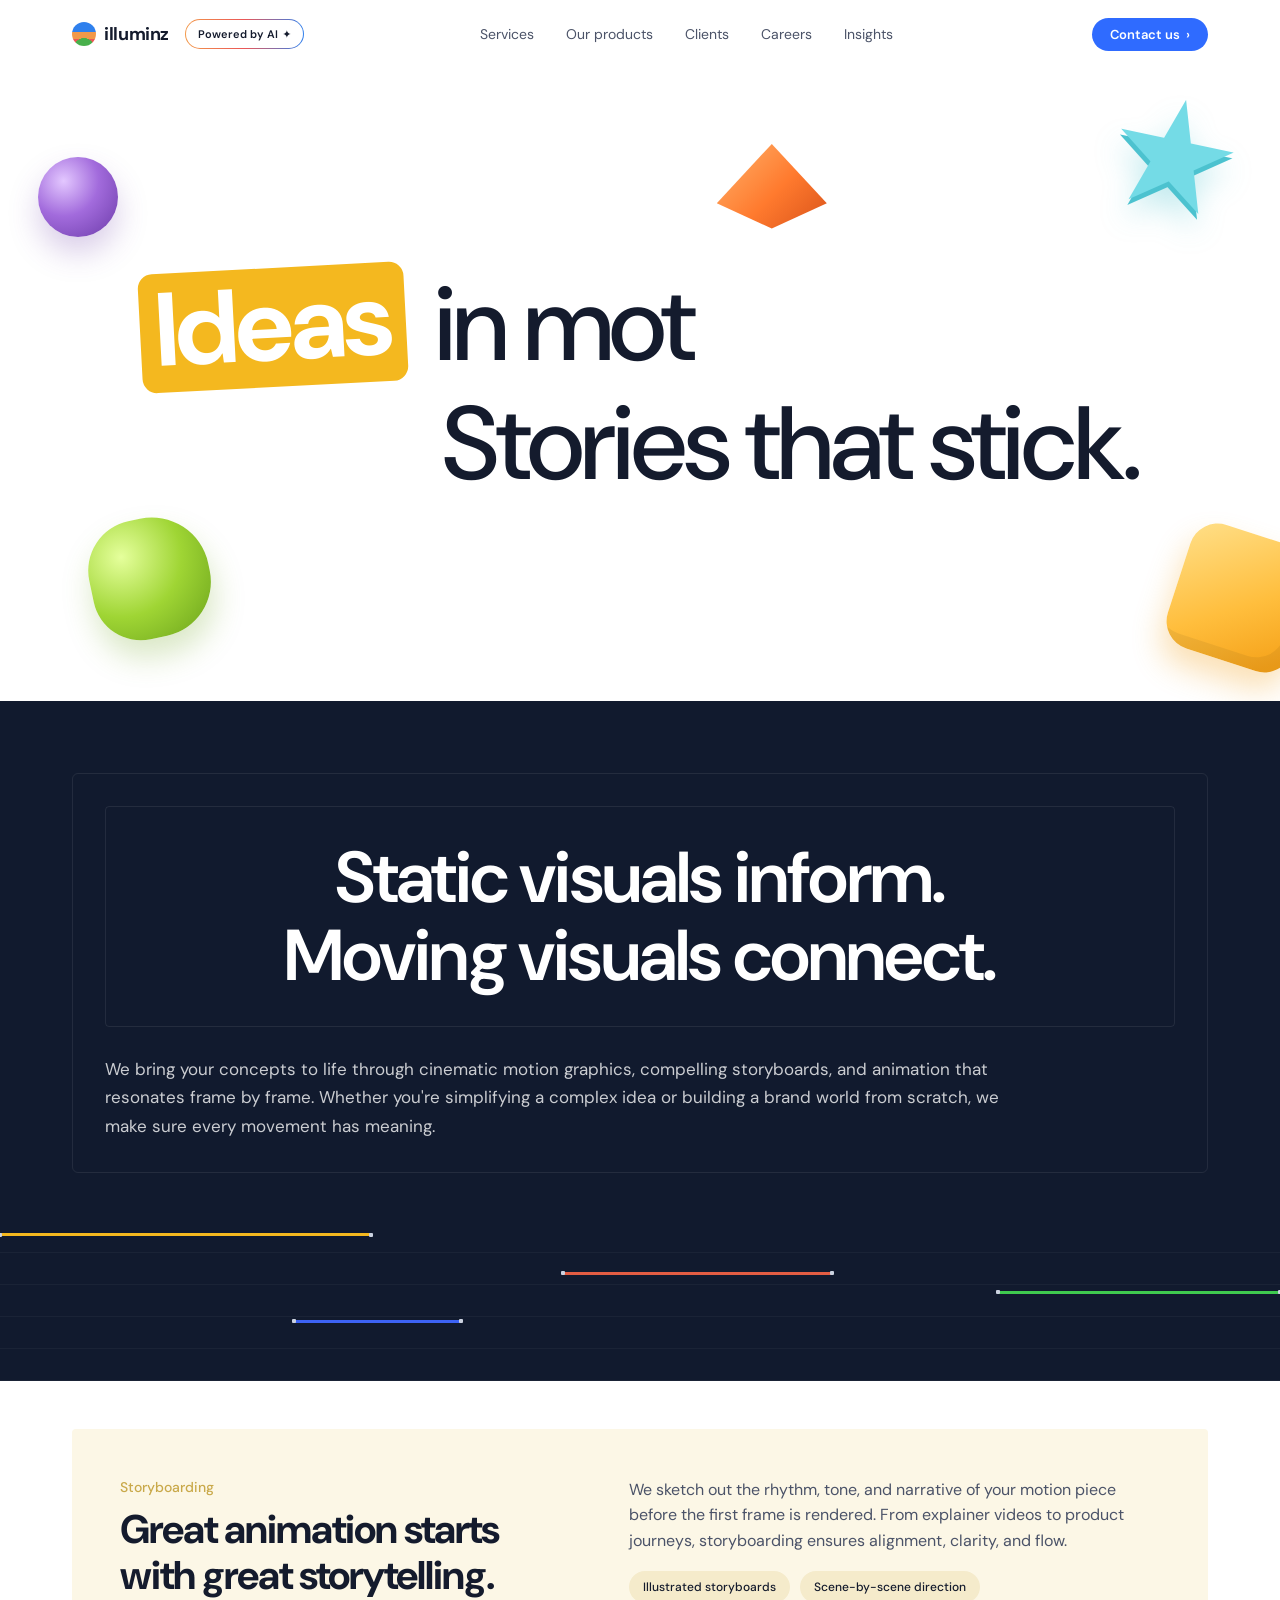
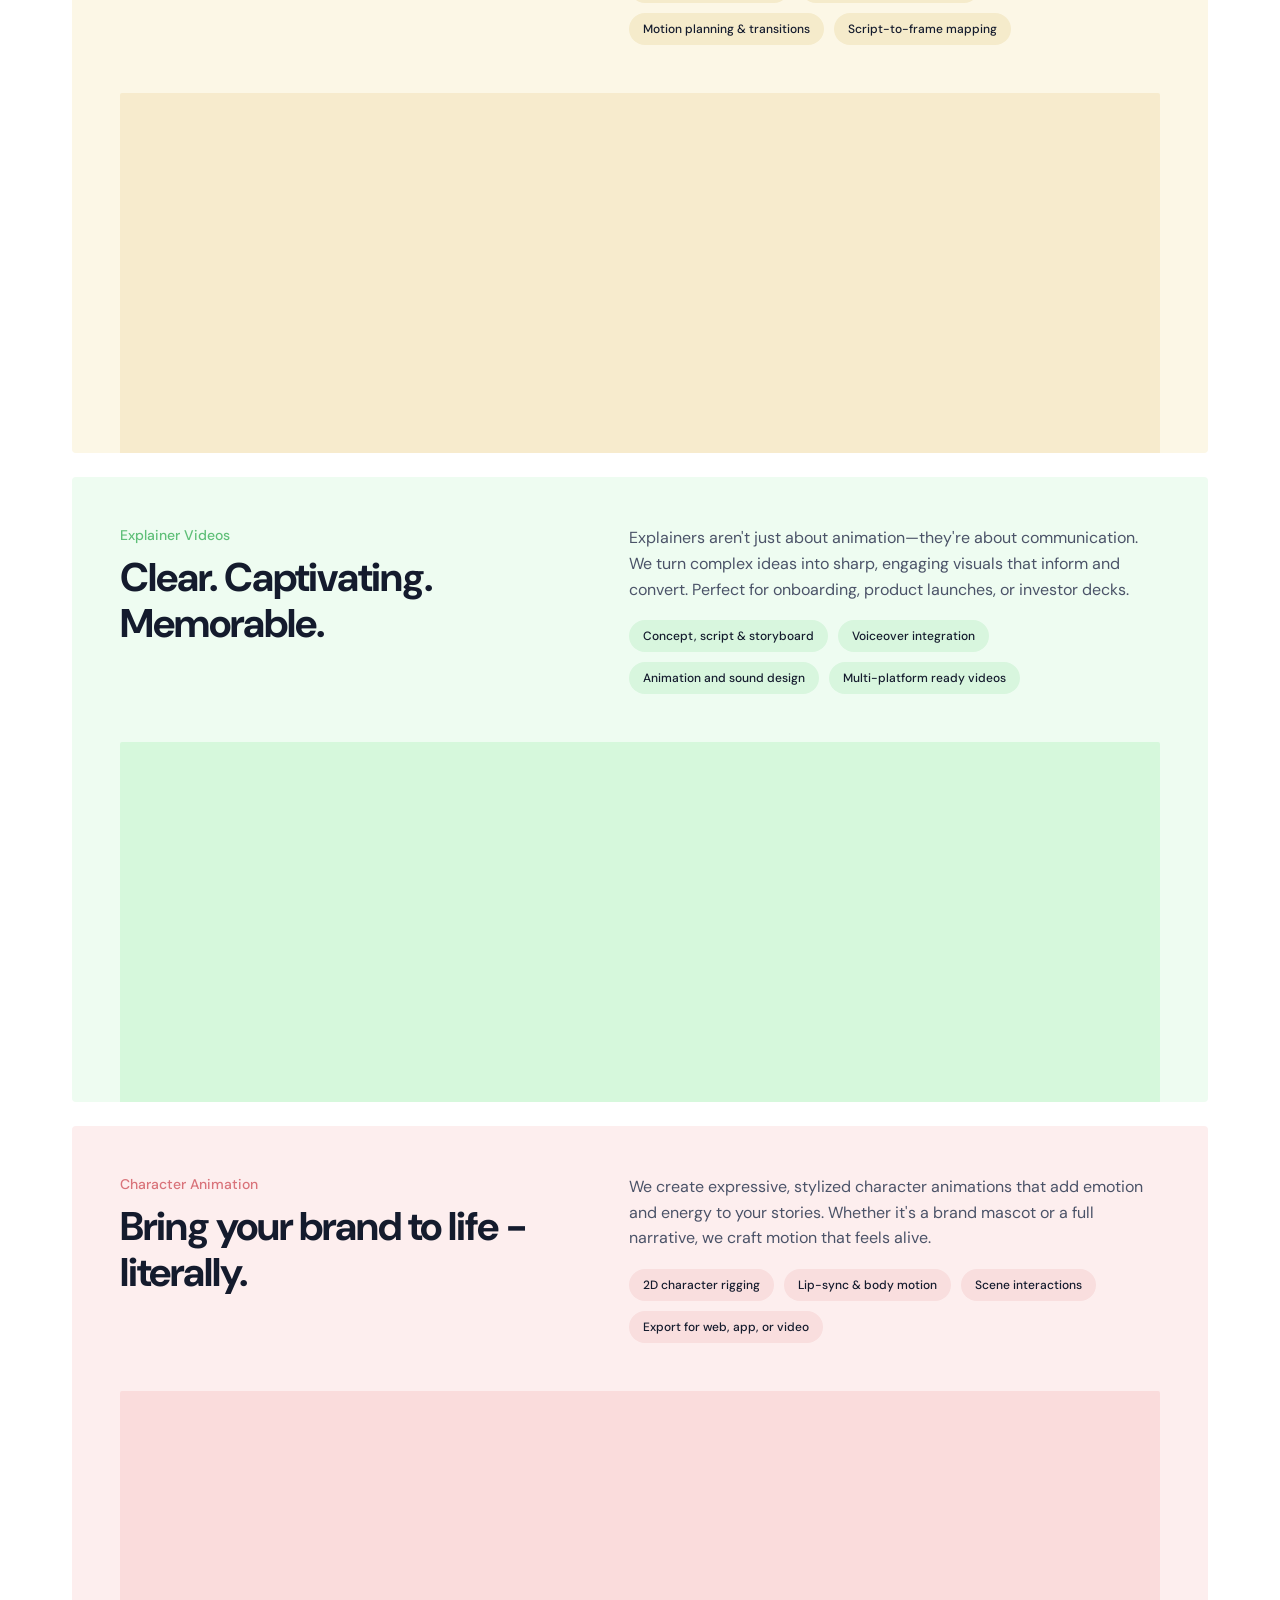
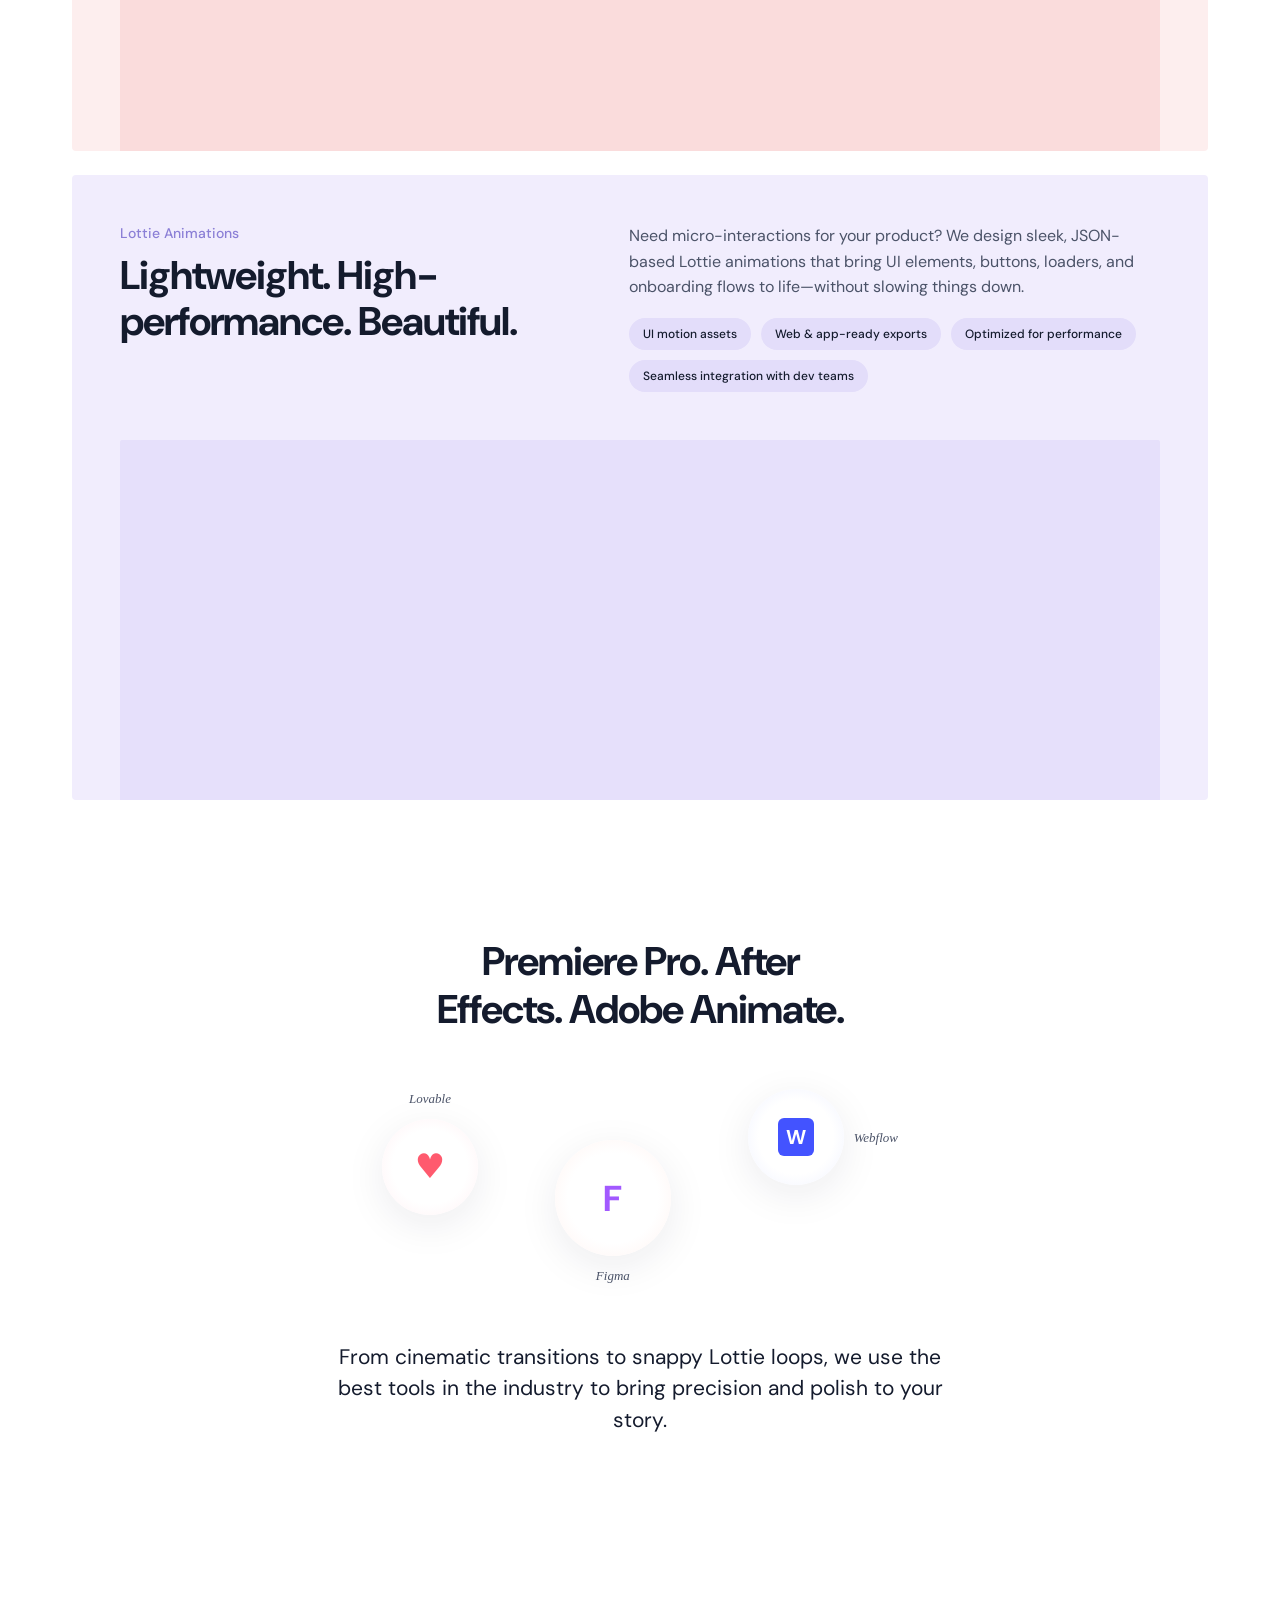
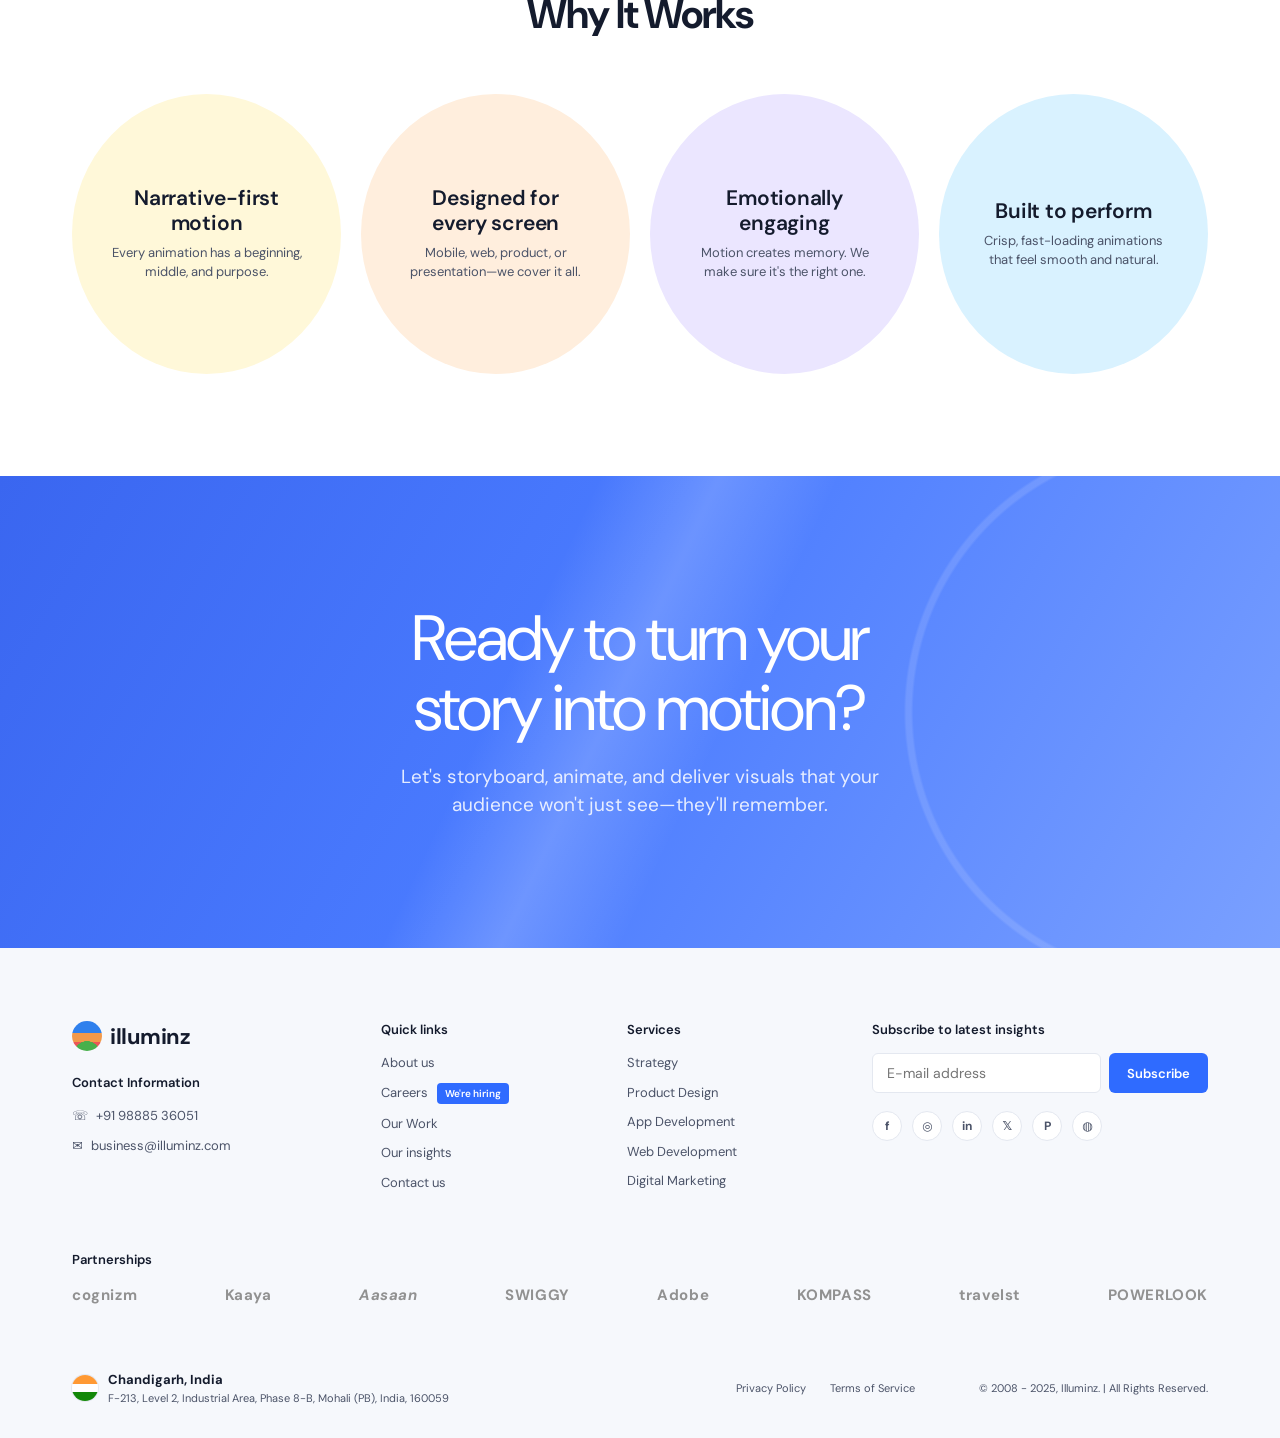
==== index.html @ 881d60c9 "Add responsive HTML/CSS build of Illuminz motion page Co-Authored-By: Claude Opus 5.5 <noreply@anthr" ====
<!DOCTYPE html>
<html lang="en">
<head>
  <meta charset="UTF-8" />
  <meta name="viewport" content="width=device-width, initial-scale=1.0" />
  <title>Illuminz – Motion Design & Animation</title>
  <meta name="description" content="Cinematic motion graphics, storyboards, explainer videos, character and Lottie animations by Illuminz." />
  <link rel="preconnect" href="https://fonts.googleapis.com" />
  <link rel="preconnect" href="https://fonts.gstatic.com" crossorigin />
  <link href="https://fonts.googleapis.com/css2?family=DM+Sans:opsz,wght@9..40,400;9..40,500;9..40,600;9..40,700&display=swap" rel="stylesheet" />
  <link rel="stylesheet" href="styles.css" />
</head>
<body>

  <!-- ================= HEADER ================= -->
  <header class="site-header">
    <div class="container header-inner">
      <a href="#" class="logo" aria-label="Illuminz home">
        <span class="logo-mark" aria-hidden="true"></span>
        <span class="logo-text">illuminz</span>
      </a>

      <span class="ai-badge">Powered by AI <span aria-hidden="true">✦</span></span>

      <button class="nav-toggle" aria-label="Open menu" aria-expanded="false" aria-controls="primary-nav">
        <span></span><span></span><span></span>
      </button>

      <nav id="primary-nav" class="primary-nav">
        <ul>
          <li><a href="#">Services</a></li>
          <li><a href="#">Our products</a></li>
          <li><a href="#">Clients</a></li>
          <li><a href="#">Careers</a></li>
          <li><a href="#">Insights</a></li>
        </ul>
        <a href="#contact" class="btn btn-primary btn-sm">Contact us <span aria-hidden="true">›</span></a>
      </nav>
    </div>
  </header>

  <main>

    <!-- ================= HERO ================= -->
    <section class="hero">
      <!-- Decorative 3D shapes: swap the spans for your exported 3D PNGs if preferred -->
      <span class="shape shape-sphere" aria-hidden="true"></span>
      <span class="shape shape-pyramid" aria-hidden="true"></span>
      <span class="shape shape-star" aria-hidden="true">★</span>
      <span class="shape shape-blob" aria-hidden="true"></span>
      <span class="shape shape-cube" aria-hidden="true"></span>

      <div class="container">
        <h1 class="hero-title">
          <span class="line-1"><mark class="highlight">Ideas</mark> in mot</span>
          <span class="line-2">Stories that stick.</span>
        </h1>
      </div>
    </section>

    <!-- ================= INTRO (DARK) ================= -->
    <section class="intro">
      <div class="container">
        <div class="intro-frame">
          <h2 class="intro-title">Static visuals inform.<br />Moving visuals connect.</h2>
          <p class="intro-text">
            We bring your concepts to life through cinematic motion graphics, compelling storyboards, and
            animation that resonates frame by frame. Whether you're simplifying a complex idea or building a
            brand world from scratch, we make sure every movement has meaning.
          </p>
        </div>
      </div>
      <div class="timeline" aria-hidden="true">
        <span class="track t-yellow"></span>
        <span class="track t-red"></span>
        <span class="track t-blue"></span>
        <span class="track t-green"></span>
      </div>
    </section>

    <!-- ================= SERVICES ================= -->
    <section class="services container">

      <article class="service service--yellow">
        <div class="service-head">
          <div>
            <p class="eyebrow">Storyboarding</p>
            <h3 class="service-title">Great animation starts with great storytelling.</h3>
          </div>
          <div>
            <p class="service-text">
              We sketch out the rhythm, tone, and narrative of your motion piece before the first frame is rendered.
              From explainer videos to product journeys, storyboarding ensures alignment, clarity, and flow.
            </p>
            <ul class="tags">
              <li>Illustrated storyboards</li>
              <li>Scene-by-scene direction</li>
              <li>Motion planning &amp; transitions</li>
              <li>Script-to-frame mapping</li>
            </ul>
          </div>
        </div>
        <figure class="service-media">
          <img src="assets/storyboarding.png" alt="Illustration of a hand sketching a storyboard on a tablet" loading="lazy" onerror="this.remove()" />
        </figure>
      </article>

      <article class="service service--green">
        <div class="service-head">
          <div>
            <p class="eyebrow">Explainer Videos</p>
            <h3 class="service-title">Clear. Captivating. Memorable.</h3>
          </div>
          <div>
            <p class="service-text">
              Explainers aren't just about animation—they're about communication. We turn complex ideas into sharp,
              engaging visuals that inform and convert. Perfect for onboarding, product launches, or investor decks.
            </p>
            <ul class="tags">
              <li>Concept, script &amp; storyboard</li>
              <li>Voiceover integration</li>
              <li>Animation and sound design</li>
              <li>Multi-platform ready videos</li>
            </ul>
          </div>
        </div>
        <figure class="service-media">
          <img src="assets/explainer-videos.png" alt="Illustration of a person working at a desk and a presenter with video call portraits" loading="lazy" onerror="this.remove()" />
        </figure>
      </article>

      <article class="service service--pink">
        <div class="service-head">
          <div>
            <p class="eyebrow">Character Animation</p>
            <h3 class="service-title">Bring your brand to life - literally.</h3>
          </div>
          <div>
            <p class="service-text">
              We create expressive, stylized character animations that add emotion and energy to your stories.
              Whether it's a brand mascot or a full narrative, we craft motion that feels alive.
            </p>
            <ul class="tags">
              <li>2D character rigging</li>
              <li>Lip-sync &amp; body motion</li>
              <li>Scene interactions</li>
              <li>Export for web, app, or video</li>
            </ul>
          </div>
        </div>
        <figure class="service-media">
          <img src="assets/character-animation.png" alt="Illustration of a voice artist and an animator editing a character timeline" loading="lazy" onerror="this.remove()" />
        </figure>
      </article>

      <article class="service service--purple">
        <div class="service-head">
          <div>
            <p class="eyebrow">Lottie Animations</p>
            <h3 class="service-title">Lightweight. High-performance. Beautiful.</h3>
          </div>
          <div>
            <p class="service-text">
              Need micro-interactions for your product? We design sleek, JSON-based Lottie animations that bring UI
              elements, buttons, loaders, and onboarding flows to life—without slowing things down.
            </p>
            <ul class="tags">
              <li>UI motion assets</li>
              <li>Web &amp; app-ready exports</li>
              <li>Optimized for performance</li>
              <li>Seamless integration with dev teams</li>
            </ul>
          </div>
        </div>
        <figure class="service-media">
          <img src="assets/lottie-animations.png" alt="Screenshot of a design tool with the LottieFiles plugin open" loading="lazy" onerror="this.remove()" />
        </figure>
      </article>

    </section>

    <!-- ================= TOOLS ================= -->
    <section class="tools container">
      <h2 class="section-title">Premiere Pro. After<br />Effects. Adobe Animate.</h2>

      <div class="tool-orbit">
        <figure class="tool tool--lovable">
          <span class="tool-icon"><img src="assets/lovable.svg" alt="" onerror="this.remove()" /></span>
          <figcaption>Lovable</figcaption>
        </figure>
        <figure class="tool tool--figma">
          <span class="tool-icon"><img src="assets/figma.svg" alt="" onerror="this.remove()" /></span>
          <figcaption>Figma</figcaption>
        </figure>
        <figure class="tool tool--webflow">
          <span class="tool-icon"><img src="assets/webflow.svg" alt="" onerror="this.remove()" /></span>
          <figcaption>Webflow</figcaption>
        </figure>
      </div>

      <p class="tools-text">
        From cinematic transitions to snappy Lottie loops, we use the best tools in the industry to bring
        precision and polish to your story.
      </p>
    </section>

    <!-- ================= WHY IT WORKS ================= -->
    <section class="why container">
      <h2 class="section-title">Why It Works</h2>
      <ul class="why-grid">
        <li class="pill pill--yellow">
          <h3>Narrative-first motion</h3>
          <p>Every animation has a beginning, middle, and purpose.</p>
        </li>
        <li class="pill pill--peach">
          <h3>Designed for every screen</h3>
          <p>Mobile, web, product, or presentation—we cover it all.</p>
        </li>
        <li class="pill pill--lilac">
          <h3>Emotionally engaging</h3>
          <p>Motion creates memory. We make sure it's the right one.</p>
        </li>
        <li class="pill pill--sky">
          <h3>Built to perform</h3>
          <p>Crisp, fast-loading animations that feel smooth and natural.</p>
        </li>
      </ul>
    </section>

    <!-- ================= CTA ================= -->
    <section class="cta" id="contact">
      <div class="container">
        <h2 class="cta-title">Ready to turn your<br />story into motion?</h2>
        <p class="cta-text">Let's storyboard, animate, and deliver visuals that your audience won't just see—they'll remember.</p>
      </div>
    </section>

  </main>

  <!-- ================= FOOTER ================= -->
  <footer class="site-footer">
    <div class="container">
      <div class="footer-top">
        <div class="footer-brand">
          <a href="#" class="logo logo--lg" aria-label="Illuminz home">
            <span class="logo-mark" aria-hidden="true"></span>
            <span class="logo-text">illuminz</span>
          </a>
          <p class="footer-heading">Contact Information</p>
          <ul class="contact-list">
            <li><span aria-hidden="true">☏</span> <a href="tel:+919888536051">+91 98885 36051</a></li>
            <li><span aria-hidden="true">✉</span> <a href="mailto:business@illuminz.com">business@illuminz.com</a></li>
          </ul>
        </div>

        <nav class="footer-col" aria-label="Quick links">
          <p class="footer-heading">Quick links</p>
          <ul>
            <li><a href="#">About us</a></li>
            <li><a href="#">Careers</a> <span class="badge">We're hiring</span></li>
            <li><a href="#">Our Work</a></li>
            <li><a href="#">Our insights</a></li>
            <li><a href="#">Contact us</a></li>
          </ul>
        </nav>

        <nav class="footer-col" aria-label="Services">
          <p class="footer-heading">Services</p>
          <ul>
            <li><a href="#">Strategy</a></li>
            <li><a href="#">Product Design</a></li>
            <li><a href="#">App Development</a></li>
            <li><a href="#">Web Development</a></li>
            <li><a href="#">Digital Marketing</a></li>
          </ul>
        </nav>

        <div class="footer-subscribe">
          <p class="footer-heading">Subscribe to latest insights</p>
          <form class="subscribe-form" onsubmit="event.preventDefault()">
            <label for="email" class="sr-only">Email address</label>
            <input id="email" type="email" placeholder="E-mail address" required />
            <button type="submit" class="btn btn-primary btn-sm">Subscribe</button>
          </form>
          <ul class="socials" aria-label="Social links">
            <li><a href="#" aria-label="Facebook">f</a></li>
            <li><a href="#" aria-label="Instagram">◎</a></li>
            <li><a href="#" aria-label="LinkedIn">in</a></li>
            <li><a href="#" aria-label="Twitter">𝕏</a></li>
            <li><a href="#" aria-label="Pinterest">P</a></li>
            <li><a href="#" aria-label="Dribbble">◍</a></li>
          </ul>
        </div>
      </div>

      <div class="partners">
        <p class="footer-heading">Partnerships</p>
        <ul class="partner-logos">
          <li>cognizm</li>
          <li>Kaaya</li>
          <li><em>Aasaan</em></li>
          <li>SWIGGY</li>
          <li>Adobe</li>
          <li>KOMPASS</li>
          <li>travelst</li>
          <li>POWERLOOK</li>
        </ul>
      </div>

      <div class="footer-bottom">
        <div class="address">
          <span class="flag" aria-hidden="true"></span>
          <div>
            <strong>Chandigarh, India</strong>
            <p>F-213, Level 2, Industrial Area, Phase 8-B, Mohali (PB), India, 160059</p>
          </div>
        </div>
        <ul class="legal">
          <li><a href="#">Privacy Policy</a></li>
          <li><a href="#">Terms of Service</a></li>
        </ul>
        <p class="copyright">© 2008 - 2025, Illuminz. | All Rights Reserved.</p>
      </div>
    </div>
  </footer>

  <script>
    // Mobile navigation toggle
    const toggle = document.querySelector('.nav-toggle');
    const nav = document.getElementById('primary-nav');
    toggle.addEventListener('click', () => {
      const open = nav.classList.toggle('is-open');
      toggle.setAttribute('aria-expanded', open);
      toggle.setAttribute('aria-label', open ? 'Close menu' : 'Open menu');
    });
  </script>
</body>
</html>
---- styles.css ----
/* =========================================================
   Illuminz – Motion page
   Mobile-first; breakpoints at 640px, 900px and 1200px
   ========================================================= */

:root {
  --ink: #141b2d;
  --ink-soft: #4b5368;
  --navy: #111a2e;
  --primary: #2f6bff;
  --primary-dark: #1f56e0;
  --highlight: #f4b81f;
  --bg: #ffffff;
  --bg-soft: #f6f8fc;
  --line: #e4e8f0;

  --yellow-bg: #fcf7e6;  --yellow-media: #f7ebcd;  --yellow-tag: #f5ebcb;  --yellow-eyebrow: #c9a94a;
  --green-bg:  #eefcf1;  --green-media:  #d6f8dc;  --green-tag:  #d8f6de;  --green-eyebrow:  #5fbf78;
  --pink-bg:   #fdeeee;  --pink-media:   #fadcdc;  --pink-tag:   #f9dede;  --pink-eyebrow:   #d9737a;
  --purple-bg: #f1edfd;  --purple-media: #e6e0fb;  --purple-tag: #e3ddfa;  --purple-eyebrow: #8b7fd6;

  --radius: 16px;
  --container: 1200px;
  --gutter: clamp(16px, 4vw, 32px);
  --font: "DM Sans", system-ui, -apple-system, "Segoe UI", Roboto, sans-serif;
}

*, *::before, *::after { box-sizing: border-box; }
html { scroll-behavior: smooth; -webkit-text-size-adjust: 100%; }
body {
  margin: 0;
  font-family: var(--font);
  color: var(--ink);
  background: var(--bg);
  line-height: 1.5;
  -webkit-font-smoothing: antialiased;
  overflow-x: hidden;
}
img { max-width: 100%; display: block; height: auto; }
a { color: inherit; text-decoration: none; }
ul { list-style: none; margin: 0; padding: 0; }
h1, h2, h3, p, figure { margin: 0; }

.container {
  width: 100%;
  max-width: var(--container);
  margin-inline: auto;
  padding-inline: var(--gutter);
}

.sr-only {
  position: absolute; width: 1px; height: 1px; overflow: hidden;
  clip: rect(0 0 0 0); white-space: nowrap;
}

/* ---------- Buttons ---------- */
.btn {
  display: inline-flex; align-items: center; justify-content: center; gap: 6px;
  border: 0; border-radius: 999px; cursor: pointer;
  font: 600 15px/1 var(--font);
  padding: 14px 24px;
  transition: background .2s, transform .2s;
}
.btn-sm { font-size: 13px; padding: 10px 18px; }
.btn-primary { background: var(--primary); color: #fff; }
.btn-primary:hover { background: var(--primary-dark); transform: translateY(-1px); }

/* ---------- Header ---------- */
.site-header {
  position: sticky; top: 0; z-index: 50;
  background: rgba(255, 255, 255, .9);
  backdrop-filter: blur(10px);
  -webkit-backdrop-filter: blur(10px);
}
.header-inner {
  display: flex; align-items: center; gap: 16px;
  height: 68px;
}

.logo { display: inline-flex; align-items: center; gap: 8px; font-weight: 700; font-size: 18px; letter-spacing: -.02em; }
.logo-mark {
  width: 24px; height: 24px; border-radius: 50%;
  background:
    radial-gradient(circle at 50% 110%, #48b04b 0 35%, transparent 36%),
    linear-gradient(180deg, #2f80ed 0 40%, #f2994a 40% 70%, #eb5757 70%);
}
.logo--lg { font-size: 22px; }
.logo--lg .logo-mark { width: 30px; height: 30px; }

.ai-badge {
  display: none;
  font-size: 11px; font-weight: 600;
  padding: 6px 12px; border-radius: 999px;
  border: 1.5px solid transparent;
  background:
    linear-gradient(#fff, #fff) padding-box,
    linear-gradient(90deg, #f2994a, #eb5757, #2f80ed) border-box;
}

.nav-toggle {
  margin-left: auto;
  display: inline-flex; flex-direction: column; justify-content: center; gap: 5px;
  width: 40px; height: 40px; padding: 8px;
  background: none; border: 0; cursor: pointer;
}
.nav-toggle span { display: block; height: 2px; background: var(--ink); border-radius: 2px; transition: .25s; }
.nav-toggle[aria-expanded="true"] span:nth-child(1) { transform: translateY(7px) rotate(45deg); }
.nav-toggle[aria-expanded="true"] span:nth-child(2) { opacity: 0; }
.nav-toggle[aria-expanded="true"] span:nth-child(3) { transform: translateY(-7px) rotate(-45deg); }

.primary-nav {
  position: absolute; left: 0; right: 0; top: 68px;
  background: #fff;
  border-bottom: 1px solid var(--line);
  padding: 8px var(--gutter) 24px;
  display: none; flex-direction: column; gap: 16px;
}
.primary-nav.is-open { display: flex; }
.primary-nav ul { display: flex; flex-direction: column; }
.primary-nav li a {
  display: block; padding: 12px 0;
  font-size: 16px; color: var(--ink-soft);
  border-bottom: 1px solid var(--line);
}
.primary-nav li a:hover { color: var(--ink); }
.primary-nav .btn { align-self: flex-start; }

@media (min-width: 640px) {
  .ai-badge { display: inline-flex; gap: 4px; }
}

@media (min-width: 900px) {
  .nav-toggle { display: none; }
  .primary-nav {
    position: static; display: flex; flex-direction: row; align-items: center;
    flex: 1; justify-content: flex-end; gap: 40px;
    padding: 0; border: 0; background: none;
  }
  .primary-nav ul { flex-direction: row; gap: 32px; margin-inline: auto; }
  .primary-nav li a { padding: 0; border: 0; font-size: 14px; }
}

/* ---------- Hero ---------- */
.hero {
  position: relative;
  overflow: hidden;
  padding-block: clamp(120px, 20vw, 200px) clamp(130px, 20vw, 200px);
  background: var(--bg);
}
.hero-title {
  position: relative; z-index: 2;
  font-weight: 500;
  font-size: clamp(40px, 8.5vw, 104px);
  line-height: 1.1;
  letter-spacing: -.03em;
  max-width: 1000px;
  margin-inline: auto;
}
.hero-title span { display: block; }
.hero-title .line-2 { text-align: right; }
.highlight {
  display: inline-block;
  background: var(--highlight);
  color: #fff;
  font-weight: 700;
  padding: 0 .15em .04em;
  border-radius: .14em;
  transform: rotate(-3deg);
  margin-right: .1em;
}

/* Decorative CSS 3D-ish shapes */
.shape { position: absolute; z-index: 1; pointer-events: none; animation: float 6s ease-in-out infinite; }
.shape-sphere {
  width: clamp(44px, 7vw, 80px); aspect-ratio: 1; border-radius: 50%;
  top: 14%; left: 3%;
  background: radial-gradient(circle at 32% 30%, #e3c7ff, #a26bdc 45%, #6b3aa8 100%);
  box-shadow: 0 16px 30px rgba(107, 58, 168, .25);
}
.shape-pyramid {
  width: clamp(60px, 10vw, 110px); aspect-ratio: 1.3;
  top: 12%; left: 56%;
  background: linear-gradient(135deg, #ffb36b, #ff7a2e 55%, #d9531a);
  clip-path: polygon(50% 0, 100% 70%, 50% 100%, 0 70%);
  filter: drop-shadow(0 10px 18px rgba(255, 122, 46, .3));
  animation-delay: -2s;
}
.shape-star {
  top: 2%; right: 3%;
  font-size: clamp(80px, 13vw, 150px); line-height: 1;
  color: #74dbe6;
  text-shadow: 0 6px 0 #4cc2cf, 0 18px 30px rgba(76, 194, 207, .35);
  transform: rotate(12deg);
  animation-delay: -1s;
}
.shape-blob {
  width: clamp(64px, 11vw, 120px); aspect-ratio: 1; border-radius: 42% 48% 46% 40%;
  bottom: 10%; left: 7%;
  background: radial-gradient(circle at 30% 28%, #e5ff9c, #9fd534 50%, #6aa21b);
  box-shadow: 0 18px 30px rgba(106, 162, 27, .25);
  transform: rotate(-12deg);
  animation-delay: -3s;
}
.shape-cube {
  width: clamp(70px, 12vw, 130px); aspect-ratio: 1; border-radius: 22%;
  bottom: 6%; right: -2%;
  background: linear-gradient(145deg, #ffe08a, #ffbe3d 55%, #f39c12);
  box-shadow: inset -12px -12px 0 rgba(0, 0, 0, .06), 0 18px 30px rgba(243, 156, 18, .3);
  transform: rotate(18deg);
  animation-delay: -4s;
}
@keyframes float {
  0%, 100% { translate: 0 0; }
  50% { translate: 0 -12px; }
}
@media (prefers-reduced-motion: reduce) {
  .shape { animation: none; }
  html { scroll-behavior: auto; }
}

/* ---------- Intro (dark) ---------- */
.intro {
  background: var(--navy);
  color: #fff;
  padding-top: clamp(40px, 6vw, 72px);
  overflow: hidden;
}
.intro-frame {
  border: 1px solid rgba(255, 255, 255, .08);
  border-radius: 6px;
  padding: clamp(20px, 3vw, 32px);
}
.intro-title {
  font-weight: 600;
  font-size: clamp(30px, 6vw, 72px);
  line-height: 1.08;
  letter-spacing: -.025em;
  padding: clamp(16px, 3vw, 32px);
  border: 1px solid rgba(255, 255, 255, .08);
  border-radius: 4px;
  text-align: center;
}
.intro-text {
  margin-top: clamp(20px, 3vw, 28px);
  font-size: clamp(14px, 1.4vw, 17px);
  line-height: 1.65;
  color: rgba(255, 255, 255, .78);
  max-width: 900px;
}

.timeline {
  position: relative;
  height: clamp(110px, 14vw, 160px);
  margin-top: clamp(28px, 4vw, 48px);
  background-image: repeating-linear-gradient(0deg, rgba(255,255,255,.04) 0 1px, transparent 1px 32px);
}
.track {
  position: absolute; height: 3px; border-radius: 3px;
  animation: slide 8s ease-in-out infinite alternate;
}
.track::before, .track::after {
  content: ""; position: absolute; top: 50%; width: 4px; height: 4px;
  background: #cbd2e0; border-radius: 1px; transform: translateY(-50%);
}
.track::before { left: -2px; }
.track::after { right: -2px; }
.t-yellow { background: #f4b81f; left: 0;   width: 29%; top: 8%; }
.t-red    { background: #e35d43; left: 44%; width: 21%; top: 32%; animation-delay: -2s; }
.t-blue   { background: #3d63f5; left: 23%; width: 13%; top: 62%; animation-delay: -4s; }
.t-green  { background: #3fca4f; left: 78%; width: 22%; top: 44%; animation-delay: -6s; }
@keyframes slide { from { translate: -4% 0; } to { translate: 4% 0; } }
@media (prefers-reduced-motion: reduce) { .track { animation: none; } }

/* ---------- Services ---------- */
.services {
  display: grid; gap: clamp(16px, 2vw, 24px);
  padding-block: clamp(32px, 5vw, 48px);
}
.service {
  border-radius: 4px;
  padding: clamp(24px, 4.5vw, 48px) clamp(20px, 4.5vw, 48px) 0;
  overflow: hidden;
}
.service-head {
  display: grid; gap: 20px;
  margin-bottom: clamp(28px, 4vw, 48px);
}
.eyebrow { font-size: 14px; font-weight: 500; margin-bottom: 8px; }
.service-title {
  font-weight: 700;
  font-size: clamp(26px, 3.4vw, 40px);
  line-height: 1.15;
  letter-spacing: -.025em;
  max-width: 16ch;
}
.service-text { font-size: clamp(14px, 1.3vw, 16px); color: var(--ink-soft); line-height: 1.6; }
.tags { display: flex; flex-wrap: wrap; gap: 10px; margin-top: 18px; }
.tags li {
  font-size: 12px; font-weight: 500;
  padding: 7px 14px; border-radius: 999px;
}
.service-media {
  min-height: clamp(200px, 32vw, 360px);
  border-radius: 2px 2px 0 0;
  display: flex; align-items: flex-end; justify-content: center;
  overflow: hidden;
}
.service-media img { width: 100%; height: 100%; object-fit: cover; }

.service--yellow { background: var(--yellow-bg); }
.service--yellow .eyebrow { color: var(--yellow-eyebrow); }
.service--yellow .tags li { background: var(--yellow-tag); }
.service--yellow .service-media { background: var(--yellow-media); }

.service--green { background: var(--green-bg); }
.service--green .eyebrow { color: var(--green-eyebrow); }
.service--green .tags li { background: var(--green-tag); }
.service--green .service-media { background: var(--green-media); }

.service--pink { background: var(--pink-bg); }
.service--pink .eyebrow { color: var(--pink-eyebrow); }
.service--pink .tags li { background: var(--pink-tag); }
.service--pink .service-media { background: var(--pink-media); }

.service--purple { background: var(--purple-bg); }
.service--purple .eyebrow { color: var(--purple-eyebrow); }
.service--purple .tags li { background: var(--purple-tag); }
.service--purple .service-media { background: var(--purple-media); }

@media (min-width: 900px) {
  .service-head { grid-template-columns: 1fr 1.15fr; gap: 48px; align-items: start; }
}

/* ---------- Section titles ---------- */
.section-title {
  text-align: center;
  font-weight: 700;
  font-size: clamp(26px, 3.4vw, 40px);
  line-height: 1.2;
  letter-spacing: -.025em;
}

/* ---------- Tools ---------- */
.tools { padding-block: clamp(48px, 7vw, 96px); text-align: center; }
.tool-orbit {
  display: flex; justify-content: center; align-items: flex-start;
  gap: clamp(20px, 6vw, 80px);
  margin: clamp(32px, 5vw, 56px) auto;
}
.tool { display: flex; flex-direction: column; align-items: center; gap: 10px; }
.tool figcaption { font-family: Georgia, "Times New Roman", serif; font-style: italic; font-size: 13px; color: var(--ink-soft); }
.tool-icon {
  width: clamp(64px, 9vw, 96px); aspect-ratio: 1; border-radius: 50%;
  display: grid; place-items: center;
  background: #fff;
  box-shadow: 0 10px 40px rgba(20, 27, 45, .08);
}
.tool-icon img { width: 45%; }
.tool--lovable { order: 1; flex-direction: column-reverse; }
.tool--figma   { order: 2; margin-top: clamp(28px, 4vw, 56px); }
.tool--webflow { order: 3; flex-direction: row; }
.tool--figma .tool-icon   { width: clamp(76px, 11vw, 116px); background: radial-gradient(circle, #fff 55%, #fff2ef); }
.tool--lovable .tool-icon { background: radial-gradient(circle, #fff 55%, #fff0f3); }
.tool--webflow .tool-icon { background: radial-gradient(circle, #fff 55%, #eef1ff); }
/* Fallback brand marks when icon files are missing */
.tool--lovable .tool-icon:empty::after { content: "♥"; font-size: 34px; color: #ff5a6e; }
.tool--figma .tool-icon:empty::after   { content: "F"; font: 700 36px var(--font); color: #a259ff; }
.tool--webflow .tool-icon:empty::after {
  content: "W"; font: 700 20px var(--font); color: #fff;
  background: #4353ff; border-radius: 6px; padding: 6px 8px;
}
.tools-text {
  max-width: 640px; margin-inline: auto;
  font-size: clamp(16px, 1.8vw, 21px); line-height: 1.5;
}

/* ---------- Why it works ---------- */
.why { padding-block: clamp(32px, 5vw, 64px) clamp(56px, 8vw, 110px); }
.why-grid {
  display: grid; gap: 20px;
  grid-template-columns: repeat(auto-fit, minmax(min(220px, 100%), 1fr));
  margin-top: clamp(32px, 5vw, 56px);
}
.pill {
  border-radius: 50%;
  min-height: clamp(220px, 24vw, 280px);
  padding: 32px 28px;
  display: flex; flex-direction: column; justify-content: center; align-items: center;
  text-align: center;
}
.pill h3 { font-size: clamp(18px, 1.8vw, 21px); font-weight: 600; line-height: 1.15; letter-spacing: -.01em; max-width: 12ch; }
.pill p { margin-top: 8px; font-size: 13px; color: var(--ink-soft); max-width: 22ch; }
.pill--yellow { background: #fff8d9; }
.pill--peach  { background: #ffeedd; }
.pill--lilac  { background: #ebe6ff; }
.pill--sky    { background: #d9f2ff; }

@media (max-width: 639px) {
  .pill { min-height: 0; border-radius: 120px; padding: 40px 32px; }
}

/* ---------- CTA ---------- */
.cta {
  position: relative; overflow: hidden;
  color: #fff; text-align: center;
  padding-block: clamp(72px, 10vw, 128px);
  background:
    radial-gradient(circle at 92% 50%, transparent 0 22%, rgba(255,255,255,.12) 22.2% 22.6%, transparent 22.8%),
    linear-gradient(115deg, transparent 40%, rgba(255,255,255,.18) 48%, transparent 56%),
    linear-gradient(120deg, #3a66f0 0%, #4a7bff 45%, #7aa0ff 100%);
}
.cta-title {
  font-weight: 400;
  font-size: clamp(34px, 5.4vw, 64px);
  line-height: 1.08;
  letter-spacing: -.03em;
}
.cta-text {
  max-width: 560px; margin: 20px auto 0;
  font-size: clamp(15px, 1.6vw, 19px);
  color: rgba(255, 255, 255, .85);
}

/* ---------- Footer ---------- */
.site-footer {
  background: var(--bg-soft);
  padding-block: clamp(48px, 6vw, 72px) 32px;
  font-size: 13px;
  color: var(--ink-soft);
}
.footer-top {
  display: grid; gap: 36px;
  grid-template-columns: 1fr 1fr;
}
.footer-brand, .footer-subscribe { grid-column: 1 / -1; }
.footer-heading { font-weight: 600; color: var(--ink); margin-bottom: 14px; font-size: 13px; }
.footer-brand .logo { color: var(--ink); margin-bottom: 20px; }
.contact-list li, .footer-col li { margin-bottom: 10px; }
.contact-list li { display: flex; gap: 8px; align-items: center; }
.footer-col a:hover, .contact-list a:hover, .legal a:hover { color: var(--primary); }
.badge {
  display: inline-block; margin-left: 6px;
  background: var(--primary); color: #fff;
  font-size: 10px; font-weight: 600;
  padding: 3px 8px; border-radius: 4px;
}
.subscribe-form { display: flex; gap: 8px; max-width: 360px; }
.subscribe-form input {
  flex: 1; min-width: 0;
  font: 14px var(--font);
  padding: 10px 14px;
  border: 1px solid var(--line); border-radius: 6px;
  background: #fff;
}
.subscribe-form input:focus { outline: 2px solid var(--primary); outline-offset: 1px; }
.subscribe-form .btn { border-radius: 6px; }
.socials { display: flex; gap: 10px; margin-top: 18px; }
.socials a {
  display: grid; place-items: center;
  width: 30px; height: 30px; border-radius: 50%;
  font-size: 12px; font-weight: 700;
  color: var(--ink-soft); border: 1px solid var(--line); background: #fff;
}
.socials a:hover { color: #fff; background: var(--primary); border-color: var(--primary); }

.partners { margin-top: clamp(36px, 5vw, 48px); }
.partner-logos {
  display: flex; flex-wrap: wrap; align-items: center;
  gap: 16px clamp(20px, 3vw, 40px);
}
.partner-logos li {
  font-weight: 700; font-size: 15px; letter-spacing: .04em;
  color: #8a91a3; filter: grayscale(1);
}

.footer-bottom {
  margin-top: clamp(40px, 6vw, 64px);
  display: flex; flex-direction: column; gap: 16px;
  font-size: 11px;
}
.address { display: flex; gap: 10px; align-items: center; }
.address strong { color: var(--ink); font-size: 13px; }
.flag {
  flex: none; width: 26px; height: 26px; border-radius: 50%;
  background: linear-gradient(#ff9933 0 33%, #fff 33% 66%, #138808 66%);
  box-shadow: 0 0 0 1px var(--line);
}
.legal { display: flex; gap: 24px; }

@media (min-width: 640px) {
  .footer-top { grid-template-columns: repeat(3, 1fr); }
  .footer-brand { grid-column: auto; }
  .footer-subscribe { grid-column: 1 / -1; }
}
@media (min-width: 1024px) {
  .footer-top { grid-template-columns: 1.3fr 1fr 1fr 1.6fr; }
  .footer-subscribe { grid-column: auto; }
  .partner-logos { justify-content: space-between; }
  .footer-bottom { flex-direction: row; align-items: center; justify-content: space-between; }
  .legal { margin-left: auto; margin-right: 48px; }
}
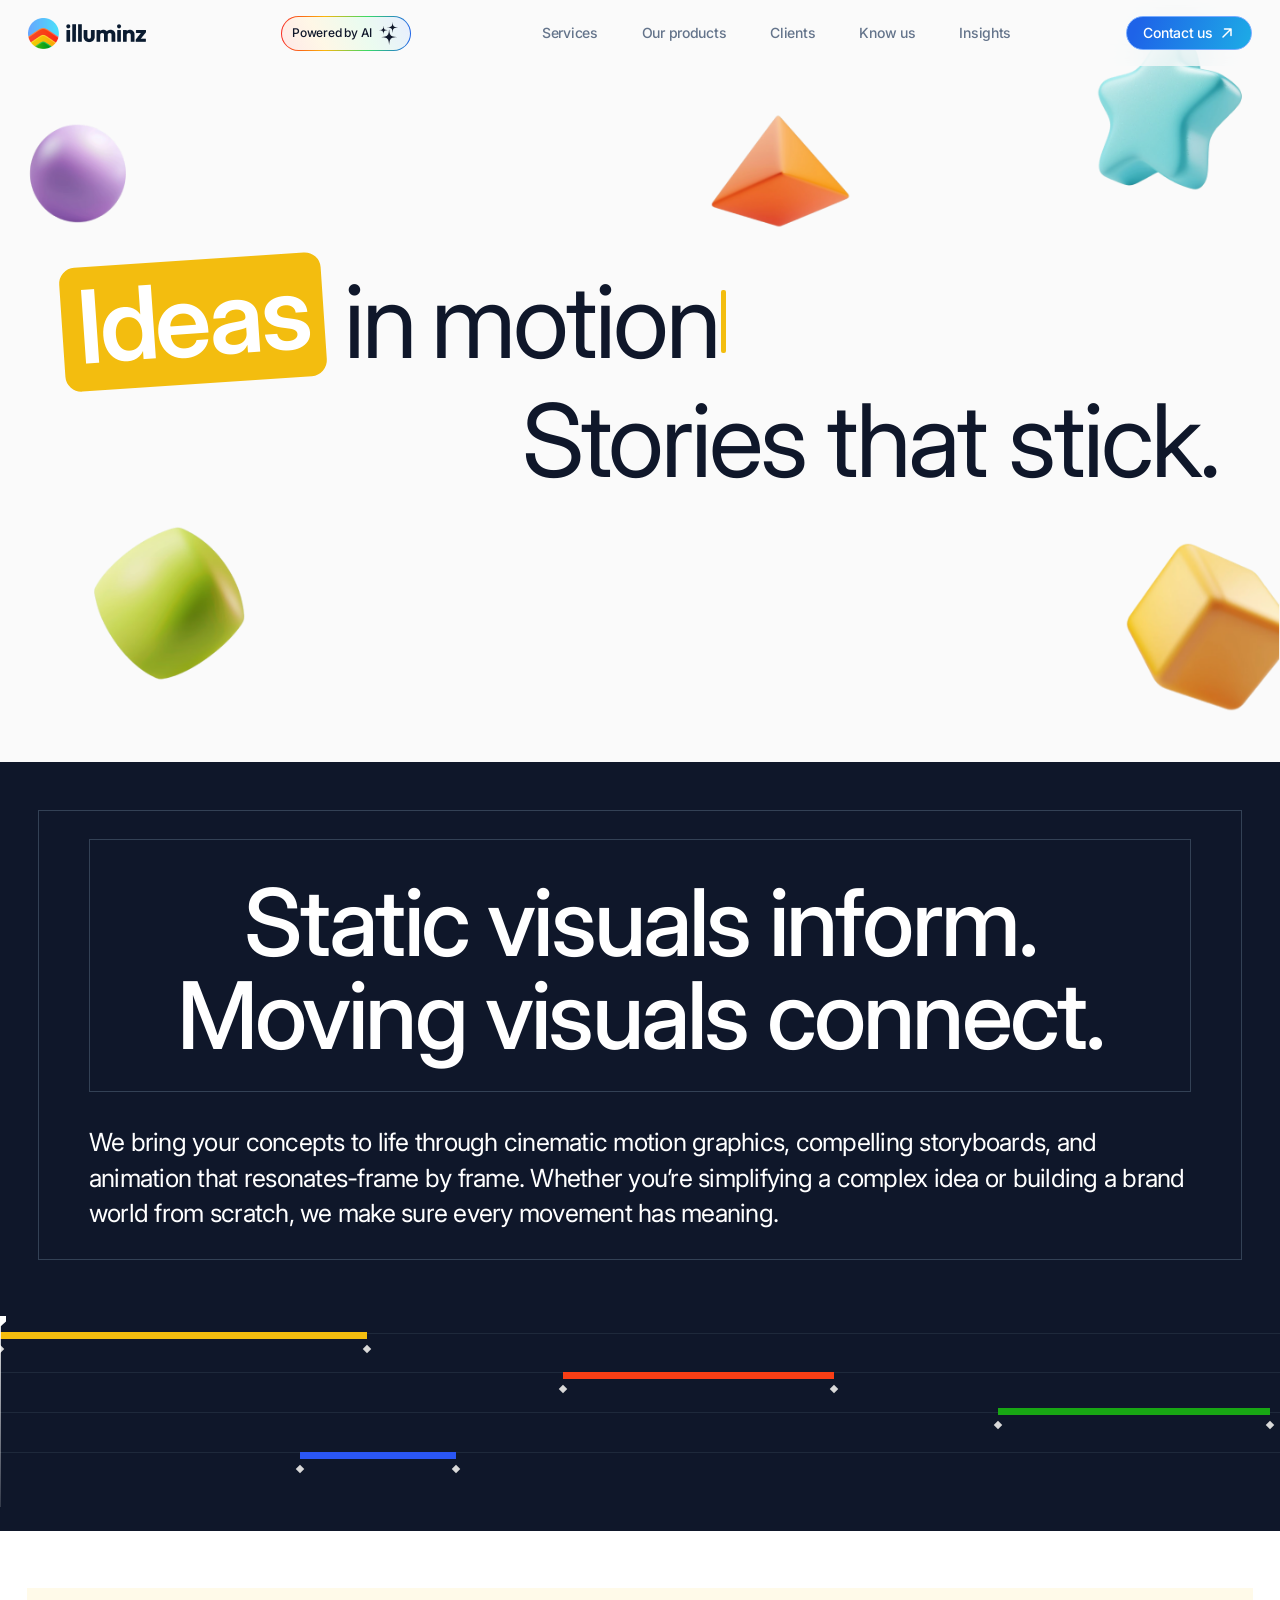
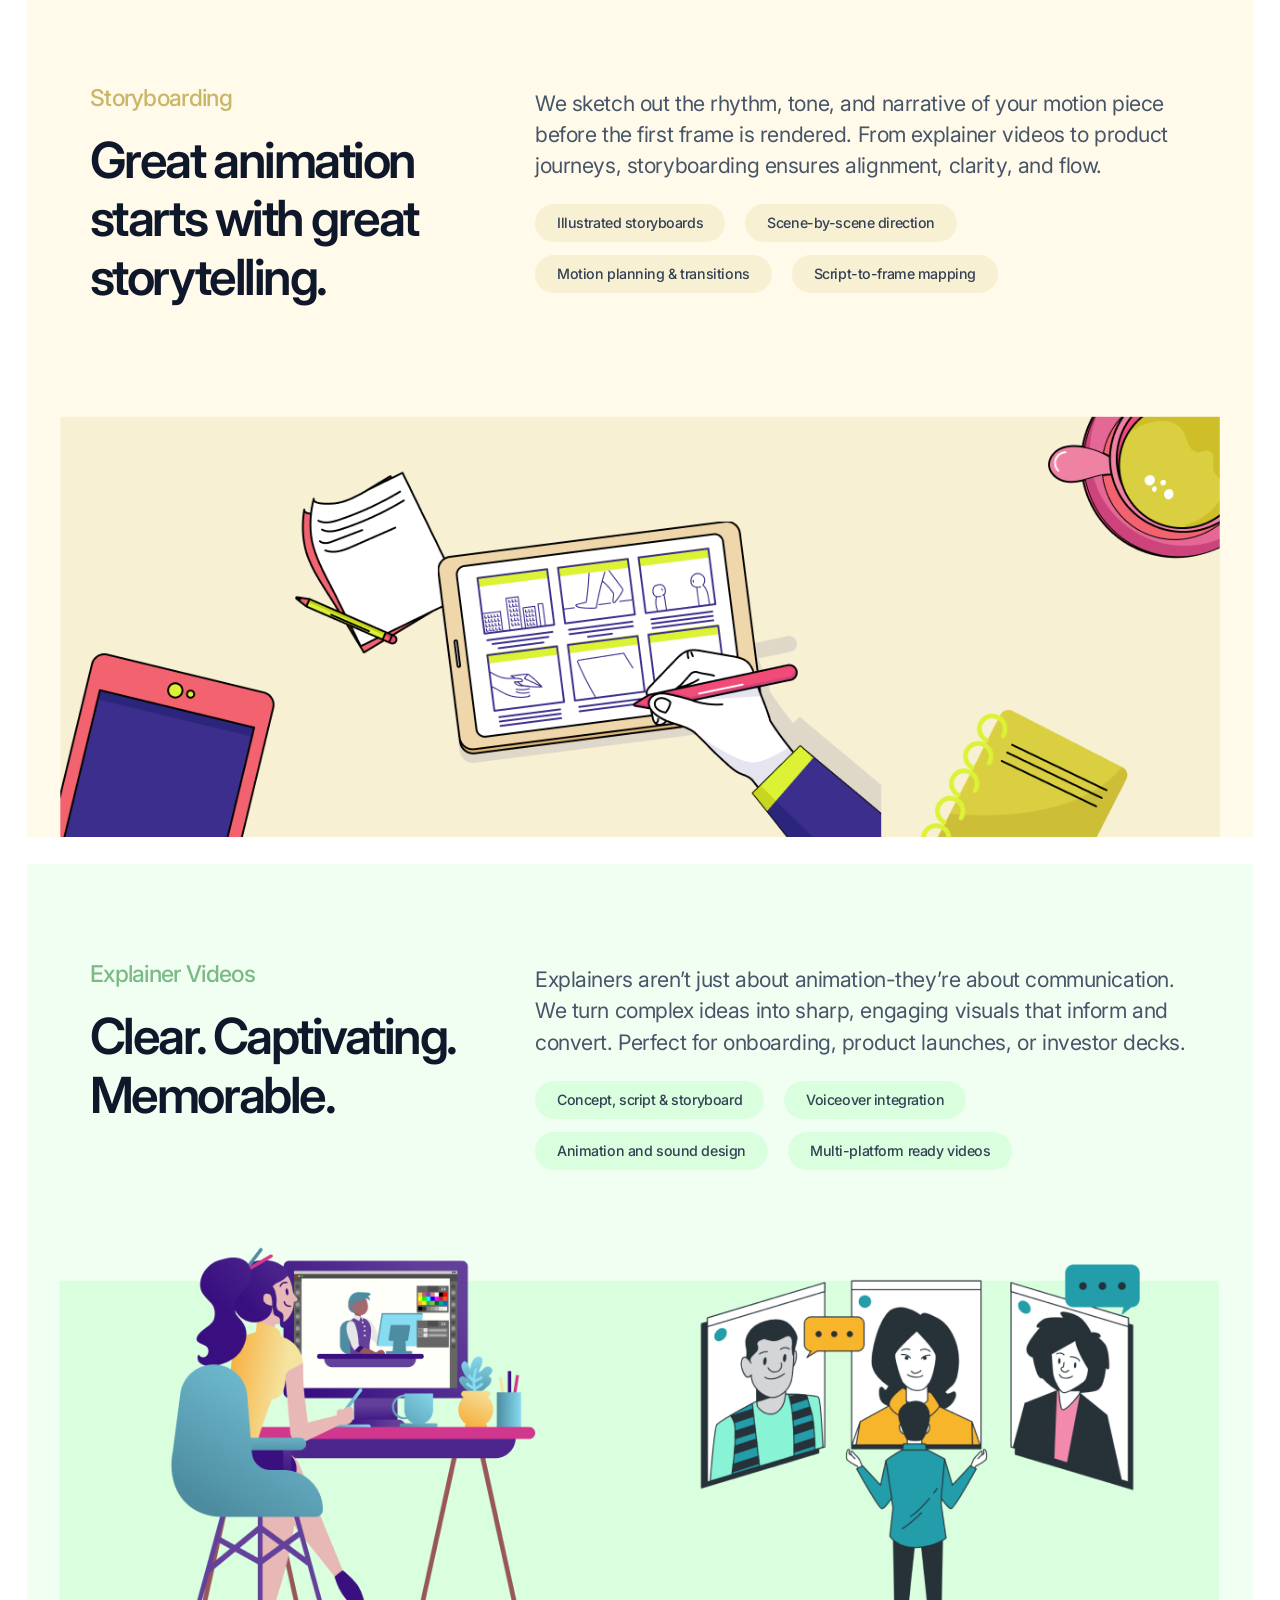
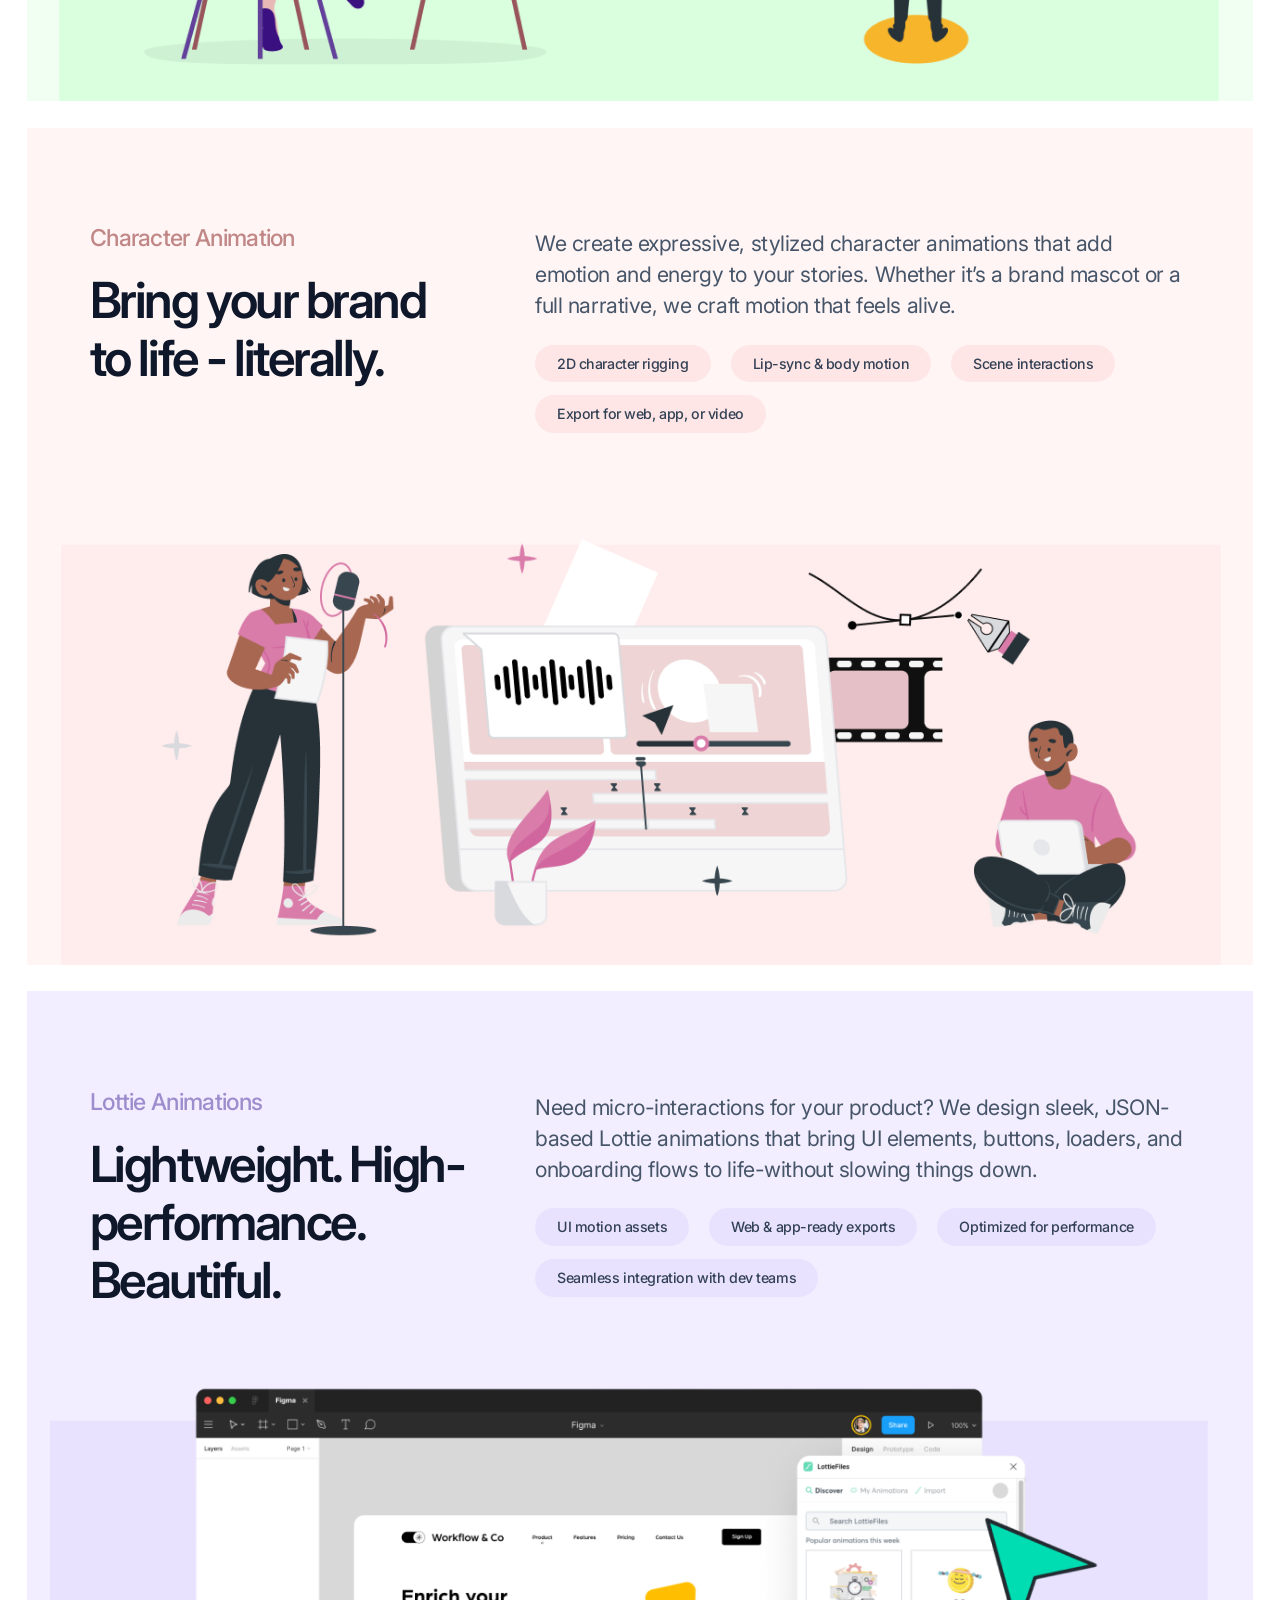
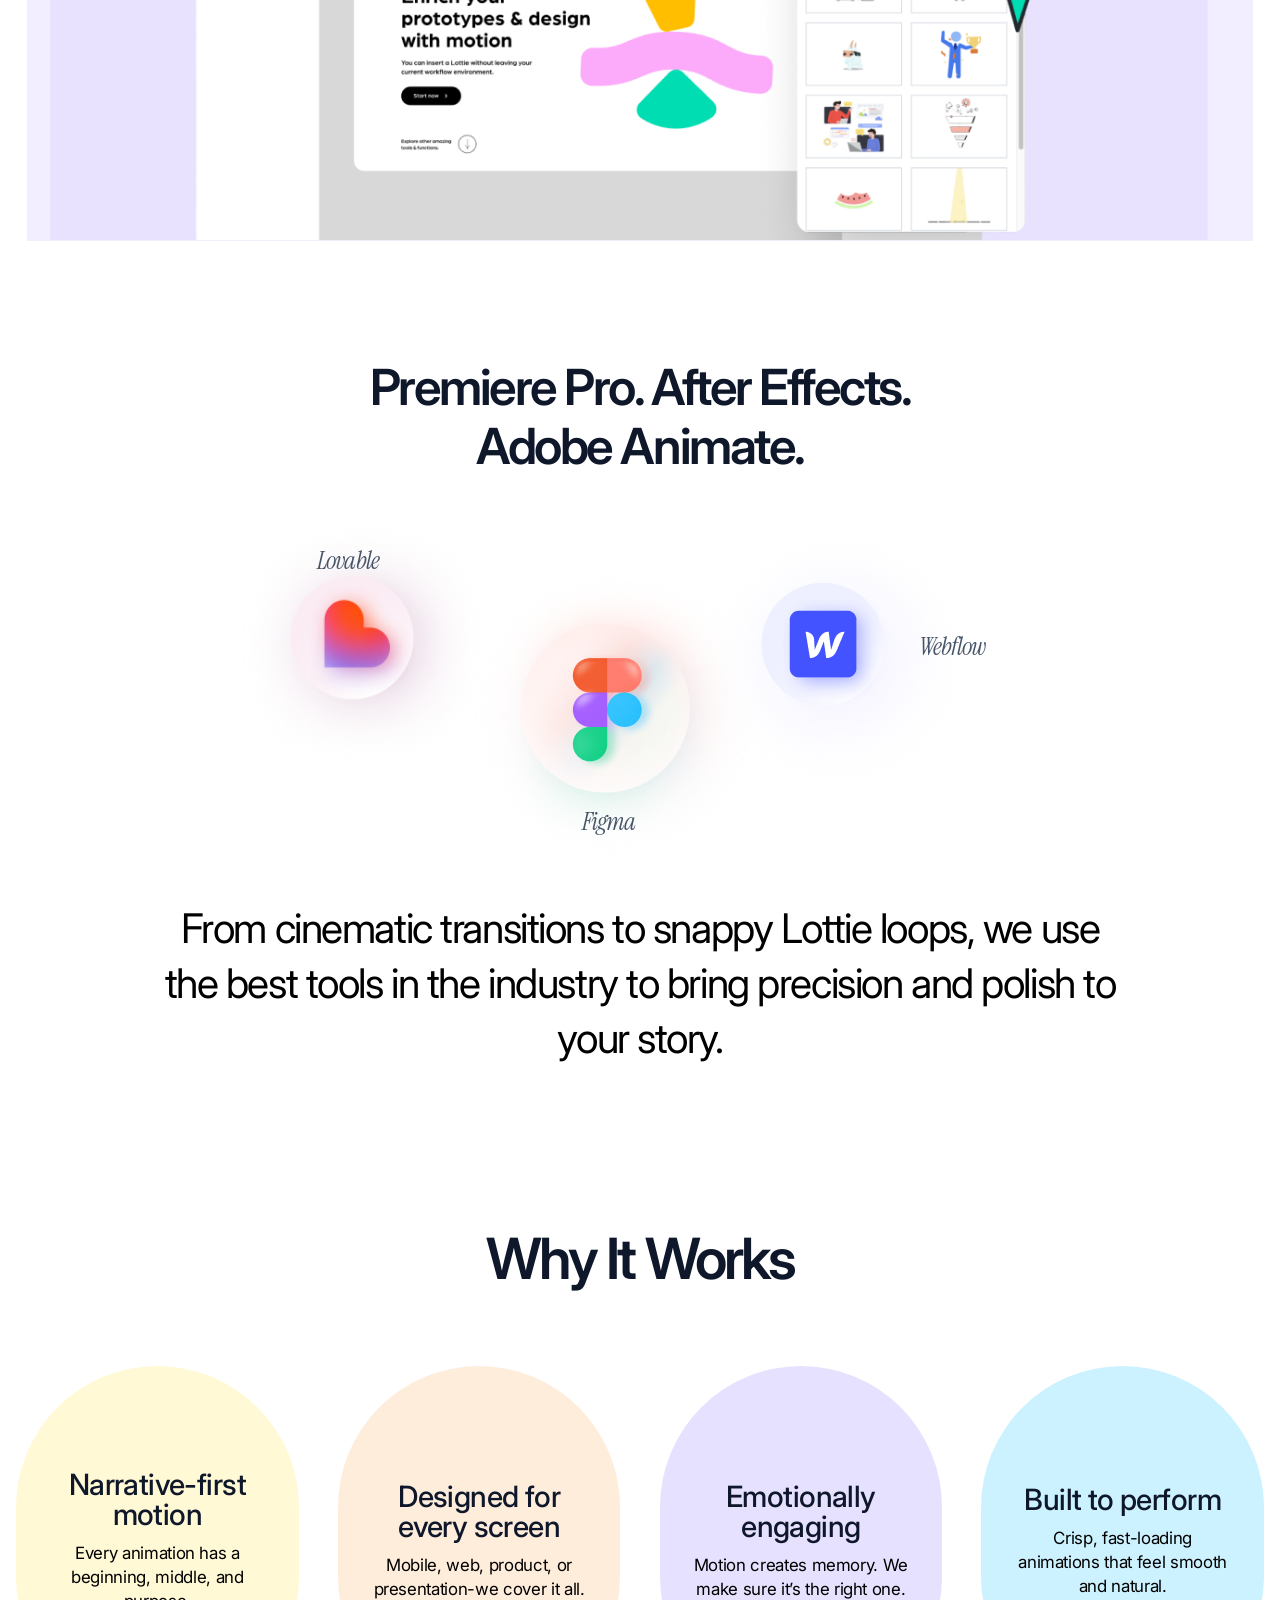
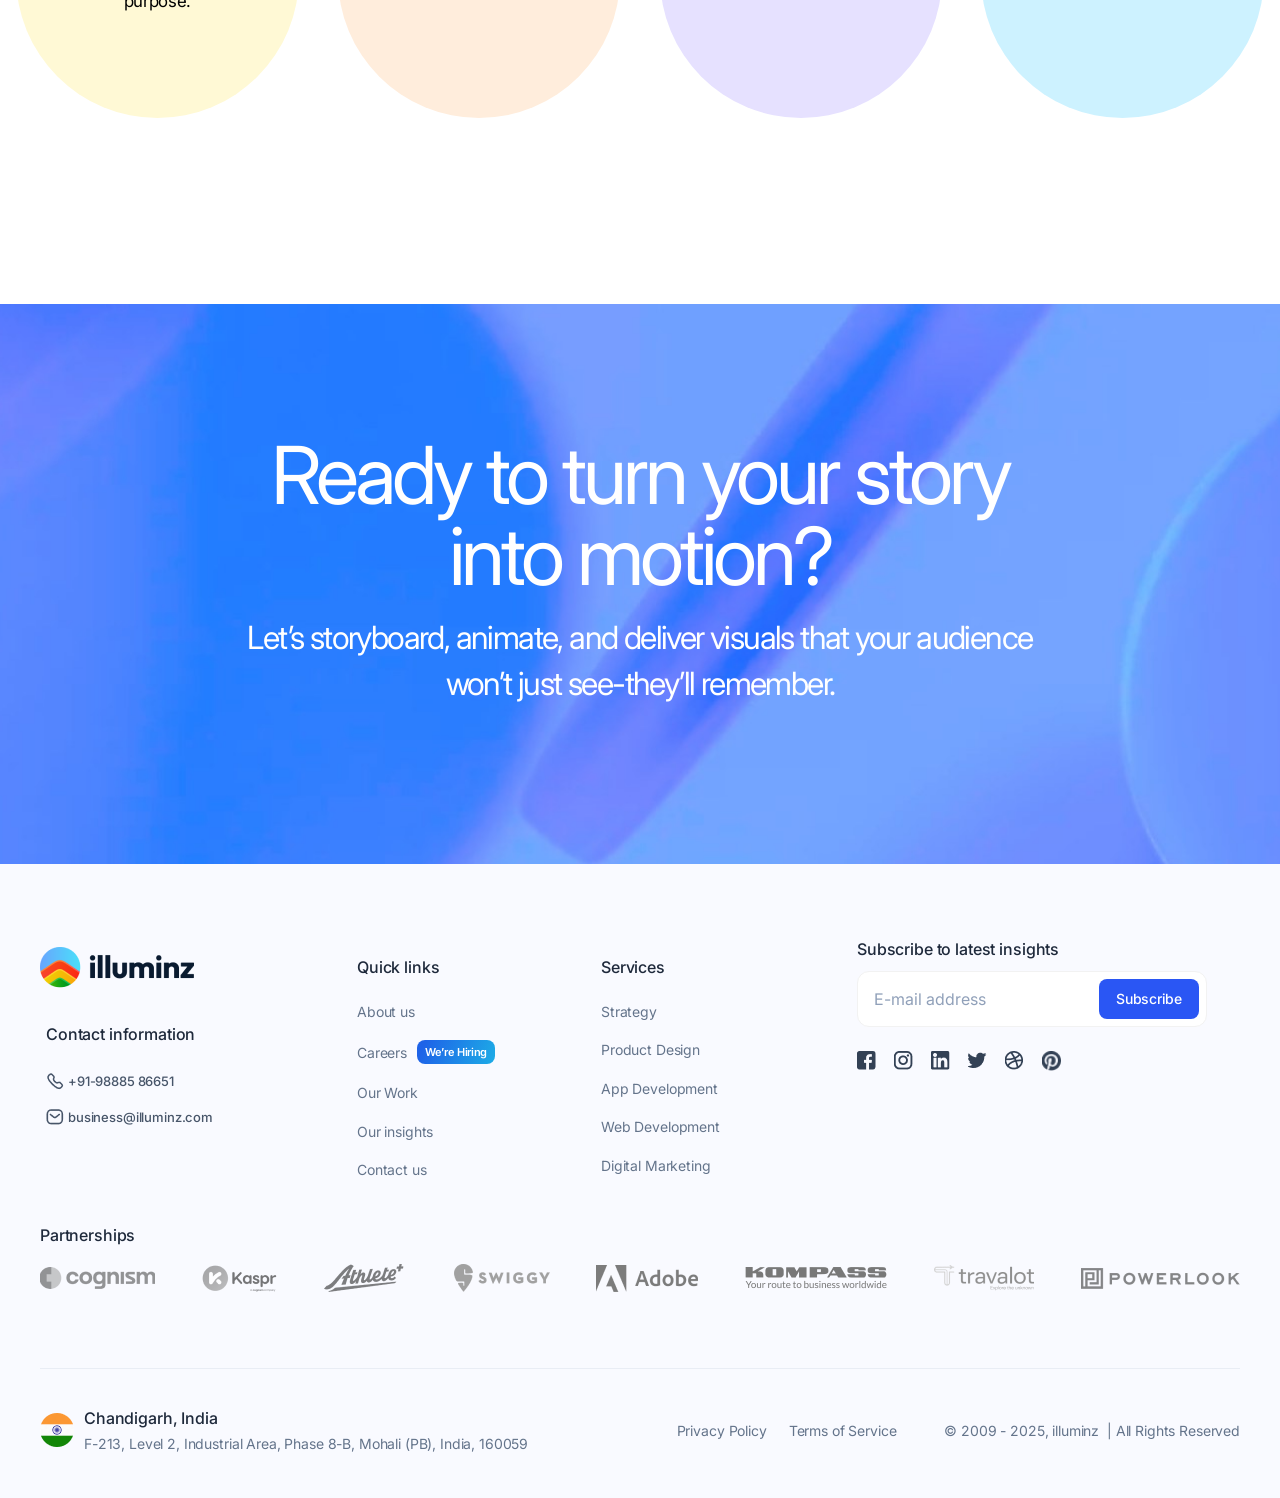
==== commit e4194554: "Rebuild motion page from Figma with real assets and animations Layout, copy, colours and spacing now" ====
--- a/index.html
+++ b/index.html
@@ -3,38 +3,41 @@
 <head>
   <meta charset="UTF-8" />
   <meta name="viewport" content="width=device-width, initial-scale=1.0" />
-  <title>Illuminz – Motion Design & Animation</title>
-  <meta name="description" content="Cinematic motion graphics, storyboards, explainer videos, character and Lottie animations by Illuminz." />
+  <title>Motion Graphics &amp; Storyboarding | illuminz</title>
+  <meta name="description" content="Cinematic motion graphics, storyboards, explainer videos, character and Lottie animations by illuminz." />
   <link rel="preconnect" href="https://fonts.googleapis.com" />
   <link rel="preconnect" href="https://fonts.gstatic.com" crossorigin />
-  <link href="https://fonts.googleapis.com/css2?family=DM+Sans:opsz,wght@9..40,400;9..40,500;9..40,600;9..40,700&display=swap" rel="stylesheet" />
+  <!-- Graphik is the design font (licensed). Inter is the free fallback; Instrument Serif stands in for "Metal". -->
+  <link href="https://fonts.googleapis.com/css2?family=Inter:wght@400;500;600&family=Instrument+Serif:ital@1&display=swap" rel="stylesheet" />
   <link rel="stylesheet" href="styles.css" />
+  <script>document.documentElement.classList.add("js")</script>
 </head>
 <body>
 
   <!-- ================= HEADER ================= -->
-  <header class="site-header">
-    <div class="container header-inner">
-      <a href="#" class="logo" aria-label="Illuminz home">
-        <span class="logo-mark" aria-hidden="true"></span>
-        <span class="logo-text">illuminz</span>
+  <header class="site-header" id="top">
+    <div class="header-inner">
+      <a href="#" class="logo" aria-label="illuminz home">
+        <img src="assets/brand/logo.png" alt="illuminz" width="122" height="31" />
       </a>
 
-      <span class="ai-badge">Powered by AI <span aria-hidden="true">✦</span></span>
+      <span class="ai-badge">Powered by AI <img src="assets/brand/sparkle.png" alt="" width="23" height="23" /></span>
 
       <button class="nav-toggle" aria-label="Open menu" aria-expanded="false" aria-controls="primary-nav">
         <span></span><span></span><span></span>
       </button>
 
-      <nav id="primary-nav" class="primary-nav">
+      <nav id="primary-nav" class="primary-nav" aria-label="Primary">
         <ul>
           <li><a href="#">Services</a></li>
           <li><a href="#">Our products</a></li>
           <li><a href="#">Clients</a></li>
-          <li><a href="#">Careers</a></li>
+          <li><a href="#">Know us</a></li>
           <li><a href="#">Insights</a></li>
         </ul>
-        <a href="#contact" class="btn btn-primary btn-sm">Contact us <span aria-hidden="true">›</span></a>
+        <a href="#contact" class="btn-contact">Contact us
+          <svg width="20" height="20" viewBox="0 0 20 20" fill="none" aria-hidden="true"><path d="M6 14 14 6M7.5 6H14v6.5" stroke="currentColor" stroke-width="1.5" stroke-linecap="round" stroke-linejoin="round"/></svg>
+        </a>
       </nav>
     </div>
   </header>
@@ -42,56 +45,65 @@
   <main>
 
     <!-- ================= HERO ================= -->
-    <section class="hero">
-      <!-- Decorative 3D shapes: swap the spans for your exported 3D PNGs if preferred -->
-      <span class="shape shape-sphere" aria-hidden="true"></span>
-      <span class="shape shape-pyramid" aria-hidden="true"></span>
-      <span class="shape shape-star" aria-hidden="true">★</span>
-      <span class="shape shape-blob" aria-hidden="true"></span>
-      <span class="shape shape-cube" aria-hidden="true"></span>
-
-      <div class="container">
-        <h1 class="hero-title">
-          <span class="line-1"><mark class="highlight">Ideas</mark> in mot</span>
-          <span class="line-2">Stories that stick.</span>
-        </h1>
-      </div>
+    <section class="hero" aria-labelledby="hero-title">
+      <div class="hero-shapes" aria-hidden="true">
+        <img class="shape shape--sphere"  data-depth="0.6" src="assets/hero/sphere-purple.png"  alt="" width="176" height="176" />
+        <img class="shape shape--pyramid" data-depth="0.9" src="assets/hero/pyramid-orange.png" alt="" width="214" height="214" />
+        <img class="shape shape--star"    data-depth="0.5" src="assets/hero/star-teal.png"      alt="" width="261" height="261" />
+        <img class="shape shape--blob"    data-depth="0.8" src="assets/hero/blob-green.png"     alt="" width="313" height="313" />
+        <img class="shape shape--cube"    data-depth="0.4" src="assets/hero/cube-yellow.png"    alt="" width="228" height="295" />
+      </div>
+
+      <h1 class="hero-title" id="hero-title">
+        <span class="hero-line hero-line--1">
+          <span class="ideas"><span>Ideas</span></span>
+          <span class="hero-word">in</span>
+          <span class="typed" data-words="motion">
+            <span class="caret" aria-hidden="true"></span><span class="typed-text">mot</span>
+          </span>
+        </span>
+        <span class="hero-line hero-line--2">Stories that stick.</span>
+      </h1>
     </section>
 
     <!-- ================= INTRO (DARK) ================= -->
-    <section class="intro">
-      <div class="container">
-        <div class="intro-frame">
-          <h2 class="intro-title">Static visuals inform.<br />Moving visuals connect.</h2>
-          <p class="intro-text">
-            We bring your concepts to life through cinematic motion graphics, compelling storyboards, and
-            animation that resonates frame by frame. Whether you're simplifying a complex idea or building a
-            brand world from scratch, we make sure every movement has meaning.
-          </p>
-        </div>
-      </div>
+    <section class="intro" aria-labelledby="intro-title">
+      <div class="intro-frame">
+        <div class="intro-box">
+          <h2 class="intro-title" id="intro-title" data-reveal>
+            <span class="intro-line">Static visuals <span class="nb"><span class="swap">inform</span>.</span></span>
+            <span class="intro-line">Moving visuals <span class="nb"><span class="swap swap--2">connect</span>.</span></span>
+          </h2>
+        </div>
+        <p class="intro-text" data-reveal>
+          We bring your concepts to life through cinematic motion graphics, compelling storyboards, and animation
+          that resonates-frame by frame. Whether you’re simplifying a complex idea or building a brand world from
+          scratch, we make sure every movement has meaning.
+        </p>
+      </div>
+
+      <!-- Timeline: clips glide along tracks while the playhead sweeps across -->
       <div class="timeline" aria-hidden="true">
-        <span class="track t-yellow"></span>
-        <span class="track t-red"></span>
-        <span class="track t-blue"></span>
-        <span class="track t-green"></span>
+        <span class="track"></span><span class="track"></span><span class="track"></span><span class="track"></span>
+        <span class="clip clip--yellow"><i></i><i></i></span>
+        <span class="clip clip--red"><i></i><i></i></span>
+        <span class="clip clip--green"><i></i><i></i></span>
+        <span class="clip clip--blue"><i></i><i></i></span>
+        <span class="playhead"></span>
       </div>
     </section>
 
     <!-- ================= SERVICES ================= -->
-    <section class="services container">
-
-      <article class="service service--yellow">
+    <section class="services" aria-label="Services">
+
+      <article class="service service--yellow" data-reveal>
         <div class="service-head">
-          <div>
+          <div class="service-intro">
             <p class="eyebrow">Storyboarding</p>
             <h3 class="service-title">Great animation starts with great storytelling.</h3>
           </div>
-          <div>
-            <p class="service-text">
-              We sketch out the rhythm, tone, and narrative of your motion piece before the first frame is rendered.
-              From explainer videos to product journeys, storyboarding ensures alignment, clarity, and flow.
-            </p>
+          <div class="service-body">
+            <p class="service-text">We sketch out the rhythm, tone, and narrative of your motion piece before the first frame is rendered. From explainer videos to product journeys, storyboarding ensures alignment, clarity, and flow.</p>
             <ul class="tags">
               <li>Illustrated storyboards</li>
               <li>Scene-by-scene direction</li>
@@ -101,21 +113,18 @@
           </div>
         </div>
         <figure class="service-media">
-          <img src="assets/storyboarding.png" alt="Illustration of a hand sketching a storyboard on a tablet" loading="lazy" onerror="this.remove()" />
+          <img src="assets/services/storyboarding.png" alt="Illustration of a hand sketching storyboard frames on a tablet, surrounded by a notebook, phone and coffee" width="1380" height="498" loading="lazy" />
         </figure>
       </article>
 
-      <article class="service service--green">
+      <article class="service service--green" data-reveal>
         <div class="service-head">
-          <div>
+          <div class="service-intro">
             <p class="eyebrow">Explainer Videos</p>
             <h3 class="service-title">Clear. Captivating. Memorable.</h3>
           </div>
-          <div>
-            <p class="service-text">
-              Explainers aren't just about animation—they're about communication. We turn complex ideas into sharp,
-              engaging visuals that inform and convert. Perfect for onboarding, product launches, or investor decks.
-            </p>
+          <div class="service-body">
+            <p class="service-text">Explainers aren’t just about animation-they’re about communication. We turn complex ideas into sharp, engaging visuals that inform and convert. Perfect for onboarding, product launches, or investor decks.</p>
             <ul class="tags">
               <li>Concept, script &amp; storyboard</li>
               <li>Voiceover integration</li>
@@ -125,21 +134,18 @@
           </div>
         </div>
         <figure class="service-media">
-          <img src="assets/explainer-videos.png" alt="Illustration of a person working at a desk and a presenter with video call portraits" loading="lazy" onerror="this.remove()" />
+          <img src="assets/services/explainer-videos.png" alt="Illustration of a designer editing a video at her desk and a presenter in front of video-call portraits" width="1380" height="498" loading="lazy" />
         </figure>
       </article>
 
-      <article class="service service--pink">
+      <article class="service service--pink" data-reveal>
         <div class="service-head">
-          <div>
+          <div class="service-intro">
             <p class="eyebrow">Character Animation</p>
             <h3 class="service-title">Bring your brand to life - literally.</h3>
           </div>
-          <div>
-            <p class="service-text">
-              We create expressive, stylized character animations that add emotion and energy to your stories.
-              Whether it's a brand mascot or a full narrative, we craft motion that feels alive.
-            </p>
+          <div class="service-body">
+            <p class="service-text">We create expressive, stylized character animations that add emotion and energy to your stories. Whether it’s a brand mascot or a full narrative, we craft motion that feels alive.</p>
             <ul class="tags">
               <li>2D character rigging</li>
               <li>Lip-sync &amp; body motion</li>
@@ -149,21 +155,18 @@
           </div>
         </div>
         <figure class="service-media">
-          <img src="assets/character-animation.png" alt="Illustration of a voice artist and an animator editing a character timeline" loading="lazy" onerror="this.remove()" />
+          <img src="assets/services/character-animation.png" alt="Illustration of a voice artist at a microphone and an animator editing a character timeline on a laptop" width="1380" height="498" loading="lazy" />
         </figure>
       </article>
 
-      <article class="service service--purple">
+      <article class="service service--purple" data-reveal>
         <div class="service-head">
-          <div>
+          <div class="service-intro">
             <p class="eyebrow">Lottie Animations</p>
             <h3 class="service-title">Lightweight. High-performance. Beautiful.</h3>
           </div>
-          <div>
-            <p class="service-text">
-              Need micro-interactions for your product? We design sleek, JSON-based Lottie animations that bring UI
-              elements, buttons, loaders, and onboarding flows to life—without slowing things down.
-            </p>
+          <div class="service-body">
+            <p class="service-text">Need micro-interactions for your product? We design sleek, JSON-based Lottie animations that bring UI elements, buttons, loaders, and onboarding flows to life-without slowing things down.</p>
             <ul class="tags">
               <li>UI motion assets</li>
               <li>Web &amp; app-ready exports</li>
@@ -173,54 +176,51 @@
           </div>
         </div>
         <figure class="service-media">
-          <img src="assets/lottie-animations.png" alt="Screenshot of a design tool with the LottieFiles plugin open" loading="lazy" onerror="this.remove()" />
+          <img src="assets/services/lottie-animations.png" alt="Figma editor with the LottieFiles plugin open beside a prototype that says Enrich your prototypes and design with motion" width="1380" height="499" loading="lazy" />
         </figure>
       </article>
 
     </section>
 
     <!-- ================= TOOLS ================= -->
-    <section class="tools container">
-      <h2 class="section-title">Premiere Pro. After<br />Effects. Adobe Animate.</h2>
-
-      <div class="tool-orbit">
+    <section class="tools" aria-labelledby="tools-title">
+      <h2 class="section-title tools-title" id="tools-title" data-reveal>Premiere Pro. After Effects. Adobe Animate.</h2>
+
+      <div class="tool-stage" data-reveal>
         <figure class="tool tool--lovable">
-          <span class="tool-icon"><img src="assets/lovable.svg" alt="" onerror="this.remove()" /></span>
+          <img src="assets/tools/lovable.png" alt="" width="400" height="280" />
           <figcaption>Lovable</figcaption>
         </figure>
         <figure class="tool tool--figma">
-          <span class="tool-icon"><img src="assets/figma.svg" alt="" onerror="this.remove()" /></span>
+          <img src="assets/tools/figma.png" alt="" width="310" height="310" />
           <figcaption>Figma</figcaption>
         </figure>
         <figure class="tool tool--webflow">
-          <span class="tool-icon"><img src="assets/webflow.svg" alt="" onerror="this.remove()" /></span>
+          <img src="assets/tools/webflow.png" alt="" width="330" height="353" />
           <figcaption>Webflow</figcaption>
         </figure>
       </div>
 
-      <p class="tools-text">
-        From cinematic transitions to snappy Lottie loops, we use the best tools in the industry to bring
-        precision and polish to your story.
-      </p>
+      <p class="tools-text" data-reveal>From cinematic transitions to snappy Lottie loops, we use the best tools in the industry to bring precision and polish to your story.</p>
     </section>
 
     <!-- ================= WHY IT WORKS ================= -->
-    <section class="why container">
-      <h2 class="section-title">Why It Works</h2>
+    <section class="why" aria-labelledby="why-title">
+      <h2 class="section-title why-title" id="why-title" data-reveal>Why It Works</h2>
       <ul class="why-grid">
-        <li class="pill pill--yellow">
+        <li class="pill pill--yellow" data-reveal>
           <h3>Narrative-first motion</h3>
           <p>Every animation has a beginning, middle, and purpose.</p>
         </li>
-        <li class="pill pill--peach">
+        <li class="pill pill--peach" data-reveal>
           <h3>Designed for every screen</h3>
-          <p>Mobile, web, product, or presentation—we cover it all.</p>
+          <p>Mobile, web, product, or presentation-we cover it all.</p>
         </li>
-        <li class="pill pill--lilac">
+        <li class="pill pill--lilac" data-reveal>
           <h3>Emotionally engaging</h3>
-          <p>Motion creates memory. We make sure it's the right one.</p>
+          <p>Motion creates memory. We make sure it’s the right one.</p>
         </li>
-        <li class="pill pill--sky">
+        <li class="pill pill--sky" data-reveal>
           <h3>Built to perform</h3>
           <p>Crisp, fast-loading animations that feel smooth and natural.</p>
         </li>
@@ -228,10 +228,11 @@
     </section>
 
     <!-- ================= CTA ================= -->
-    <section class="cta" id="contact">
-      <div class="container">
-        <h2 class="cta-title">Ready to turn your<br />story into motion?</h2>
-        <p class="cta-text">Let's storyboard, animate, and deliver visuals that your audience won't just see—they'll remember.</p>
+    <section class="cta" id="contact" aria-labelledby="cta-title">
+      <div class="cta-bg" aria-hidden="true"></div>
+      <div class="cta-inner">
+        <h2 class="cta-title" id="cta-title" data-reveal>Ready to turn your story into motion?</h2>
+        <p class="cta-text" data-reveal>Let’s storyboard, animate, and deliver visuals that your audience won’t just see-they’ll remember.</p>
       </div>
     </section>
 
@@ -239,17 +240,16 @@
 
   <!-- ================= FOOTER ================= -->
   <footer class="site-footer">
-    <div class="container">
+    <div class="footer-inner">
       <div class="footer-top">
         <div class="footer-brand">
-          <a href="#" class="logo logo--lg" aria-label="Illuminz home">
-            <span class="logo-mark" aria-hidden="true"></span>
-            <span class="logo-text">illuminz</span>
+          <a href="#" class="footer-logo" aria-label="illuminz home">
+            <img src="assets/brand/logo-footer.png" alt="illuminz" width="154" height="41" />
           </a>
-          <p class="footer-heading">Contact Information</p>
+          <p class="footer-heading">Contact information</p>
           <ul class="contact-list">
-            <li><span aria-hidden="true">☏</span> <a href="tel:+919888536051">+91 98885 36051</a></li>
-            <li><span aria-hidden="true">✉</span> <a href="mailto:business@illuminz.com">business@illuminz.com</a></li>
+            <li><img src="assets/icons/call.png" alt="" width="18" height="18" /><a href="tel:+919888586651">+91-98885 86651</a></li>
+            <li><img src="assets/icons/message.png" alt="" width="18" height="18" /><a href="mailto:business@illuminz.com">business@illuminz.com</a></li>
           </ul>
         </div>
 
@@ -257,7 +257,7 @@
           <p class="footer-heading">Quick links</p>
           <ul>
             <li><a href="#">About us</a></li>
-            <li><a href="#">Careers</a> <span class="badge">We're hiring</span></li>
+            <li><a href="#">Careers</a> <span class="badge">We’re Hiring</span></li>
             <li><a href="#">Our Work</a></li>
             <li><a href="#">Our insights</a></li>
             <li><a href="#">Contact us</a></li>
@@ -277,39 +277,41 @@
 
         <div class="footer-subscribe">
           <p class="footer-heading">Subscribe to latest insights</p>
-          <form class="subscribe-form" onsubmit="event.preventDefault()">
-            <label for="email" class="sr-only">Email address</label>
-            <input id="email" type="email" placeholder="E-mail address" required />
-            <button type="submit" class="btn btn-primary btn-sm">Subscribe</button>
+          <form class="subscribe-form" action="#" onsubmit="event.preventDefault()">
+            <label for="email" class="sr-only">E-mail address</label>
+            <input id="email" type="email" placeholder="E-mail address" autocomplete="email" required />
+            <button type="submit">Subscribe</button>
           </form>
           <ul class="socials" aria-label="Social links">
-            <li><a href="#" aria-label="Facebook">f</a></li>
-            <li><a href="#" aria-label="Instagram">◎</a></li>
-            <li><a href="#" aria-label="LinkedIn">in</a></li>
-            <li><a href="#" aria-label="Twitter">𝕏</a></li>
-            <li><a href="#" aria-label="Pinterest">P</a></li>
-            <li><a href="#" aria-label="Dribbble">◍</a></li>
+            <li><a href="#" aria-label="Facebook"><img src="assets/icons/facebook.png" alt="" width="19" height="19" /></a></li>
+            <li><a href="#" aria-label="Instagram"><img src="assets/icons/instagram.png" alt="" width="19" height="19" /></a></li>
+            <li><a href="#" aria-label="LinkedIn"><img src="assets/icons/linkedin.png" alt="" width="19" height="19" /></a></li>
+            <li><a href="#" aria-label="Twitter"><img src="assets/icons/twitter.png" alt="" width="19" height="19" /></a></li>
+            <li><a href="#" aria-label="Dribbble"><img src="assets/icons/dribbble.png" alt="" width="19" height="19" /></a></li>
+            <li><a href="#" aria-label="Pinterest"><img src="assets/icons/pinterest.png" alt="" width="19" height="19" /></a></li>
           </ul>
         </div>
       </div>
 
       <div class="partners">
         <p class="footer-heading">Partnerships</p>
-        <ul class="partner-logos">
-          <li>cognizm</li>
-          <li>Kaaya</li>
-          <li><em>Aasaan</em></li>
-          <li>SWIGGY</li>
-          <li>Adobe</li>
-          <li>KOMPASS</li>
-          <li>travelst</li>
-          <li>POWERLOOK</li>
-        </ul>
+        <div class="partner-track">
+          <ul class="partner-logos">
+            <li><img src="assets/partners/cognism.png" alt="Cognism" width="115" height="22" /></li>
+            <li><img src="assets/partners/kaspr.png" alt="Kaspr" width="75" height="27" /></li>
+            <li><img src="assets/partners/athlete.png" alt="Athlete+" width="83" height="28" /></li>
+            <li><img src="assets/partners/swiggy.png" alt="Swiggy" width="96" height="28" /></li>
+            <li><img src="assets/partners/adobe.png" alt="Adobe" width="102" height="27" /></li>
+            <li><img src="assets/partners/kompass.png" alt="Kompass" width="142" height="24" /></li>
+            <li><img src="assets/partners/travalot.png" alt="Travalot" width="100" height="26" /></li>
+            <li><img src="assets/partners/powerlook.png" alt="Powerlook" width="159" height="21" /></li>
+          </ul>
+        </div>
       </div>
 
       <div class="footer-bottom">
         <div class="address">
-          <span class="flag" aria-hidden="true"></span>
+          <img src="assets/icons/flag-india.png" alt="" width="34" height="34" />
           <div>
             <strong>Chandigarh, India</strong>
             <p>F-213, Level 2, Industrial Area, Phase 8-B, Mohali (PB), India, 160059</p>
@@ -319,20 +321,11 @@
           <li><a href="#">Privacy Policy</a></li>
           <li><a href="#">Terms of Service</a></li>
         </ul>
-        <p class="copyright">© 2008 - 2025, Illuminz. | All Rights Reserved.</p>
+        <p class="copyright">© 2009 - 2025, illuminz&nbsp; | All Rights Reserved</p>
       </div>
     </div>
   </footer>
 
-  <script>
-    // Mobile navigation toggle
-    const toggle = document.querySelector('.nav-toggle');
-    const nav = document.getElementById('primary-nav');
-    toggle.addEventListener('click', () => {
-      const open = nav.classList.toggle('is-open');
-      toggle.setAttribute('aria-expanded', open);
-      toggle.setAttribute('aria-label', open ? 'Close menu' : 'Open menu');
-    });
-  </script>
+  <script src="script.js" defer></script>
 </body>
 </html>
--- a/styles.css
+++ b/styles.css
@@ -1,501 +1,725 @@
 /* =========================================================
-   Illuminz – Motion page
-   Mobile-first; breakpoints at 640px, 900px and 1200px
+   illuminz – Motion Graphics & Storyboarding
+   Built from Figma node 11687:23265 (1440px artboard).
+   Mobile-first. --s is "one design pixel" (1px at 1440 wide).
    ========================================================= */
 
 :root {
-  --ink: #141b2d;
-  --ink-soft: #4b5368;
-  --navy: #111a2e;
-  --primary: #2f6bff;
-  --primary-dark: #1f56e0;
-  --highlight: #f4b81f;
-  --bg: #ffffff;
-  --bg-soft: #f6f8fc;
-  --line: #e4e8f0;
-
-  --yellow-bg: #fcf7e6;  --yellow-media: #f7ebcd;  --yellow-tag: #f5ebcb;  --yellow-eyebrow: #c9a94a;
-  --green-bg:  #eefcf1;  --green-media:  #d6f8dc;  --green-tag:  #d8f6de;  --green-eyebrow:  #5fbf78;
-  --pink-bg:   #fdeeee;  --pink-media:   #fadcdc;  --pink-tag:   #f9dede;  --pink-eyebrow:   #d9737a;
-  --purple-bg: #f1edfd;  --purple-media: #e6e0fb;  --purple-tag: #e3ddfa;  --purple-eyebrow: #8b7fd6;
-
-  --radius: 16px;
-  --container: 1200px;
-  --gutter: clamp(16px, 4vw, 32px);
-  --font: "DM Sans", system-ui, -apple-system, "Segoe UI", Roboto, sans-serif;
+  /* Design tokens from the Figma file */
+  --dark: #0f172a;
+  --slate-800: #1e293b;
+  --slate-700: #334155;
+  --slate-600: #475569;
+  --slate-500: #64748b;
+  --yellow: #f3bd0f;
+  --red: #f93e15;
+  --blue: #2a56f4;
+  --green: #18a714;
+  --white: #ffffff;
+  --hero-bg: #fafafa;
+  --footer-bg: #f9faff;
+  --gradient-primary: linear-gradient(109.7deg, #1e63e8 9.36%, #1da9e6 96.45%);
+
+  --font: "Graphik", "Inter", system-ui, -apple-system, "Segoe UI", Roboto, sans-serif;
+  --font-serif: "Metal", "Instrument Serif", Georgia, "Times New Roman", serif;
+
+  --s: calc(min(100vw, 1440px) / 1440);
+  --gutter: clamp(16px, 4.86vw, 70px);
+  --ease-out: cubic-bezier(.22, 1, .36, 1);
 }
 
 *, *::before, *::after { box-sizing: border-box; }
-html { scroll-behavior: smooth; -webkit-text-size-adjust: 100%; }
+html { -webkit-text-size-adjust: 100%; scroll-behavior: smooth; }
 body {
   margin: 0;
   font-family: var(--font);
-  color: var(--ink);
-  background: var(--bg);
-  line-height: 1.5;
+  color: var(--dark);
+  background: var(--white);
+  line-height: 1.4;
   -webkit-font-smoothing: antialiased;
   overflow-x: hidden;
 }
-img { max-width: 100%; display: block; height: auto; }
+img { display: block; max-width: 100%; height: auto; }
 a { color: inherit; text-decoration: none; }
 ul { list-style: none; margin: 0; padding: 0; }
 h1, h2, h3, p, figure { margin: 0; }
-
-.container {
-  width: 100%;
-  max-width: var(--container);
-  margin-inline: auto;
-  padding-inline: var(--gutter);
-}
+button, input { font: inherit; }
 
 .sr-only {
   position: absolute; width: 1px; height: 1px; overflow: hidden;
   clip: rect(0 0 0 0); white-space: nowrap;
 }
 
-/* ---------- Buttons ---------- */
-.btn {
-  display: inline-flex; align-items: center; justify-content: center; gap: 6px;
-  border: 0; border-radius: 999px; cursor: pointer;
-  font: 600 15px/1 var(--font);
-  padding: 14px 24px;
-  transition: background .2s, transform .2s;
-}
-.btn-sm { font-size: 13px; padding: 10px 18px; }
-.btn-primary { background: var(--primary); color: #fff; }
-.btn-primary:hover { background: var(--primary-dark); transform: translateY(-1px); }
-
-/* ---------- Header ---------- */
+/* =========================================================
+   HEADER
+   ========================================================= */
 .site-header {
-  position: sticky; top: 0; z-index: 50;
-  background: rgba(255, 255, 255, .9);
-  backdrop-filter: blur(10px);
-  -webkit-backdrop-filter: blur(10px);
+  position: fixed; inset: 0 0 auto; z-index: 100;
+  height: 66px;
+  background: rgba(250, 250, 250, .72);
+  backdrop-filter: blur(22px);
+  -webkit-backdrop-filter: blur(22px);
+  transition: box-shadow .3s, background .3s;
+}
+.site-header.is-scrolled {
+  background: rgba(255, 255, 255, .85);
+  box-shadow: 0 1px 0 rgba(15, 23, 42, .06), 0 8px 24px rgba(15, 23, 42, .05);
 }
 .header-inner {
-  display: flex; align-items: center; gap: 16px;
-  height: 68px;
-}
-
-.logo { display: inline-flex; align-items: center; gap: 8px; font-weight: 700; font-size: 18px; letter-spacing: -.02em; }
-.logo-mark {
-  width: 24px; height: 24px; border-radius: 50%;
-  background:
-    radial-gradient(circle at 50% 110%, #48b04b 0 35%, transparent 36%),
-    linear-gradient(180deg, #2f80ed 0 40%, #f2994a 40% 70%, #eb5757 70%);
-}
-.logo--lg { font-size: 22px; }
-.logo--lg .logo-mark { width: 30px; height: 30px; }
+  max-width: 1440px; height: 100%;
+  margin-inline: auto;
+  padding-inline: clamp(16px, 2.22vw, 32px);
+  display: flex; align-items: center; justify-content: space-between; gap: 16px;
+}
+.logo img { width: 122px; height: 31px; }
 
 .ai-badge {
   display: none;
-  font-size: 11px; font-weight: 600;
-  padding: 6px 12px; border-radius: 999px;
-  border: 1.5px solid transparent;
+  align-items: center; justify-content: center; gap: 5px;
+  height: 35px; padding: 0 10px;
+  font-size: 12px; font-weight: 500; letter-spacing: -.24px; color: var(--dark);
+  border: 1px solid transparent; border-radius: 50px;
   background:
+    linear-gradient(60.4deg, rgba(248,42,33,.1) 2.4%, rgba(251,181,12,.1) 30.5%, rgba(57,218,103,.1) 63.7%, rgba(30,99,232,.1) 94.6%) padding-box,
     linear-gradient(#fff, #fff) padding-box,
-    linear-gradient(90deg, #f2994a, #eb5757, #2f80ed) border-box;
-}
+    linear-gradient(90deg, #f82a21, #fbb50c, #39da67, #1e63e8) border-box;
+}
+.ai-badge img { width: 23px; height: 23px; animation: twinkle 2.4s ease-in-out infinite; }
+@keyframes twinkle { 0%, 100% { transform: scale(1) rotate(0); } 50% { transform: scale(1.18) rotate(12deg); } }
 
 .nav-toggle {
-  margin-left: auto;
   display: inline-flex; flex-direction: column; justify-content: center; gap: 5px;
-  width: 40px; height: 40px; padding: 8px;
+  width: 40px; height: 40px; padding: 9px;
   background: none; border: 0; cursor: pointer;
 }
-.nav-toggle span { display: block; height: 2px; background: var(--ink); border-radius: 2px; transition: .25s; }
+.nav-toggle span { height: 2px; border-radius: 2px; background: var(--dark); transition: transform .3s var(--ease-out), opacity .2s; }
 .nav-toggle[aria-expanded="true"] span:nth-child(1) { transform: translateY(7px) rotate(45deg); }
 .nav-toggle[aria-expanded="true"] span:nth-child(2) { opacity: 0; }
 .nav-toggle[aria-expanded="true"] span:nth-child(3) { transform: translateY(-7px) rotate(-45deg); }
 
 .primary-nav {
-  position: absolute; left: 0; right: 0; top: 68px;
+  position: absolute; top: 66px; left: 0; right: 0;
+  display: flex; flex-direction: column; gap: 20px;
+  padding: 8px 20px 28px;
   background: #fff;
-  border-bottom: 1px solid var(--line);
-  padding: 8px var(--gutter) 24px;
-  display: none; flex-direction: column; gap: 16px;
-}
-.primary-nav.is-open { display: flex; }
-.primary-nav ul { display: flex; flex-direction: column; }
+  box-shadow: 0 18px 30px rgba(15, 23, 42, .08);
+  clip-path: inset(0 0 100% 0);
+  visibility: hidden;
+  transition: clip-path .45s var(--ease-out), visibility 0s .45s;
+}
+.primary-nav.is-open { clip-path: inset(0 0 0 0); visibility: visible; transition: clip-path .45s var(--ease-out); }
 .primary-nav li a {
-  display: block; padding: 12px 0;
-  font-size: 16px; color: var(--ink-soft);
-  border-bottom: 1px solid var(--line);
-}
-.primary-nav li a:hover { color: var(--ink); }
-.primary-nav .btn { align-self: flex-start; }
-
-@media (min-width: 640px) {
-  .ai-badge { display: inline-flex; gap: 4px; }
-}
-
-@media (min-width: 900px) {
+  display: block; padding: 14px 0;
+  font-size: 16px; font-weight: 500; color: var(--slate-500);
+  border-bottom: 1px solid #eef1f5;
+  transition: color .2s;
+}
+.primary-nav li a:hover { color: var(--dark); }
+
+.btn-contact {
+  display: inline-flex; align-items: center; justify-content: center; gap: 4px;
+  align-self: flex-start;
+  height: 34px; padding: 0 14px 0 16px;
+  font-size: 14px; font-weight: 500; letter-spacing: -.28px; color: #fff;
+  background: var(--gradient-primary);
+  border: 1px solid #79acff; border-radius: 44px;
+  transition: transform .25s var(--ease-out), box-shadow .25s;
+}
+.btn-contact:hover { transform: translateY(-1px); box-shadow: 0 8px 18px rgba(30, 99, 232, .32); }
+.btn-contact svg { transition: transform .25s var(--ease-out); }
+.btn-contact:hover svg { transform: translate(2px, -2px); }
+
+@media (min-width: 640px) { .ai-badge { display: inline-flex; } }
+
+@media (min-width: 1024px) {
   .nav-toggle { display: none; }
   .primary-nav {
-    position: static; display: flex; flex-direction: row; align-items: center;
-    flex: 1; justify-content: flex-end; gap: 40px;
-    padding: 0; border: 0; background: none;
+    position: static; flex-direction: row; align-items: center; gap: clamp(40px, 9vw, 130px);
+    padding: 0; background: none; box-shadow: none;
+    clip-path: none; visibility: visible;
   }
-  .primary-nav ul { flex-direction: row; gap: 32px; margin-inline: auto; }
-  .primary-nav li a { padding: 0; border: 0; font-size: 14px; }
-}
-
-/* ---------- Hero ---------- */
+  .primary-nav ul { display: flex; gap: 44px; }
+  .primary-nav li a { padding: 0; border: 0; font-size: 14px; letter-spacing: -.28px; line-height: 20px; }
+  .btn-contact { align-self: center; }
+}
+
+/* =========================================================
+   HERO
+   ========================================================= */
 .hero {
-  position: relative;
-  overflow: hidden;
-  padding-block: clamp(120px, 20vw, 200px) clamp(130px, 20vw, 200px);
-  background: var(--bg);
-}
+  position: relative; overflow: hidden;
+  min-height: max(calc(857 * var(--s)), 560px);
+  display: flex; align-items: center;
+  padding: 90px var(--gutter) 60px;
+  background: var(--hero-bg);
+}
+.hero-shapes { position: absolute; inset: 0; pointer-events: none; }
+.shape {
+  position: absolute;
+  will-change: transform;
+  animation: float var(--dur, 7s) ease-in-out infinite;
+  animation-delay: var(--delay, 0s);
+}
+.shape--sphere  { left: 0;      top: 13%;  width: max(12.19vw, 78px);  --dur: 6.5s; }
+.shape--pyramid { left: 53.6%;  top: 10.5%; width: max(14.86vw, 90px); --dur: 8s;   --delay: -2s; }
+.shape--star    { right: 0;     top: 0;    width: max(18.08vw, 110px); --dur: 7s;   --delay: -1s; --spin: 8deg; }
+.shape--blob    { left: 2.45%;  top: 61.7%; width: max(21.73vw, 120px); --dur: 9s;  --delay: -3s; }
+.shape--cube    { right: 0;     top: 66%;  width: max(15.8vw, 100px);  --dur: 7.5s; --delay: -4s; --spin: -6deg; }
+
+@keyframes float {
+  0%, 100% { translate: 0 0; rotate: 0deg; }
+  50%      { translate: 0 calc(-14px - 1vw); rotate: var(--spin, 4deg); }
+}
+
 .hero-title {
   position: relative; z-index: 2;
-  font-weight: 500;
-  font-size: clamp(40px, 8.5vw, 104px);
+  width: 100%; max-width: 1300px; margin-inline: auto;
+  margin-top: calc(-40 * var(--s));
+  font-weight: 400;
+  font-size: clamp(42px, 7.92vw, 114px);
   line-height: 1.1;
   letter-spacing: -.03em;
-  max-width: 1000px;
-  margin-inline: auto;
-}
-.hero-title span { display: block; }
-.hero-title .line-2 { text-align: right; }
-.highlight {
+  color: var(--dark);
+}
+.hero-line { display: block; }
+.hero-line--1 { display: flex; align-items: center; flex-wrap: wrap; column-gap: .17em; }
+.hero-line--2 { text-align: right; margin-top: .02em; }
+
+.ideas {
   display: inline-block;
-  background: var(--highlight);
+  padding: .04em .15em .08em;
+  border-radius: .158em;
+  background: var(--yellow);
   color: #fff;
-  font-weight: 700;
-  padding: 0 .15em .04em;
-  border-radius: .14em;
-  transform: rotate(-3deg);
-  margin-right: .1em;
-}
-
-/* Decorative CSS 3D-ish shapes */
-.shape { position: absolute; z-index: 1; pointer-events: none; animation: float 6s ease-in-out infinite; }
-.shape-sphere {
-  width: clamp(44px, 7vw, 80px); aspect-ratio: 1; border-radius: 50%;
-  top: 14%; left: 3%;
-  background: radial-gradient(circle at 32% 30%, #e3c7ff, #a26bdc 45%, #6b3aa8 100%);
-  box-shadow: 0 16px 30px rgba(107, 58, 168, .25);
-}
-.shape-pyramid {
-  width: clamp(60px, 10vw, 110px); aspect-ratio: 1.3;
-  top: 12%; left: 56%;
-  background: linear-gradient(135deg, #ffb36b, #ff7a2e 55%, #d9531a);
-  clip-path: polygon(50% 0, 100% 70%, 50% 100%, 0 70%);
-  filter: drop-shadow(0 10px 18px rgba(255, 122, 46, .3));
-  animation-delay: -2s;
-}
-.shape-star {
-  top: 2%; right: 3%;
-  font-size: clamp(80px, 13vw, 150px); line-height: 1;
-  color: #74dbe6;
-  text-shadow: 0 6px 0 #4cc2cf, 0 18px 30px rgba(76, 194, 207, .35);
-  transform: rotate(12deg);
-  animation-delay: -1s;
-}
-.shape-blob {
-  width: clamp(64px, 11vw, 120px); aspect-ratio: 1; border-radius: 42% 48% 46% 40%;
-  bottom: 10%; left: 7%;
-  background: radial-gradient(circle at 30% 28%, #e5ff9c, #9fd534 50%, #6aa21b);
-  box-shadow: 0 18px 30px rgba(106, 162, 27, .25);
-  transform: rotate(-12deg);
-  animation-delay: -3s;
-}
-.shape-cube {
-  width: clamp(70px, 12vw, 130px); aspect-ratio: 1; border-radius: 22%;
-  bottom: 6%; right: -2%;
-  background: linear-gradient(145deg, #ffe08a, #ffbe3d 55%, #f39c12);
-  box-shadow: inset -12px -12px 0 rgba(0, 0, 0, .06), 0 18px 30px rgba(243, 156, 18, .3);
-  transform: rotate(18deg);
-  animation-delay: -4s;
-}
-@keyframes float {
-  0%, 100% { translate: 0 0; }
-  50% { translate: 0 -12px; }
-}
-@media (prefers-reduced-motion: reduce) {
-  .shape { animation: none; }
-  html { scroll-behavior: auto; }
-}
-
-/* ---------- Intro (dark) ---------- */
+  font-weight: 600;
+  transform: rotate(-3.85deg);
+  margin-right: .02em;
+}
+.ideas span { display: inline-block; transform: rotate(-.1deg); }
+
+.typed { display: inline-flex; align-items: center; white-space: nowrap; }
+.typed-text { display: inline-block; min-width: 1ch; }
+.caret {
+  order: 2;
+  width: .05em; height: .62em;
+  margin-left: .03em;
+  border-radius: 2px;
+  background: var(--yellow);
+  animation: blink 1s steps(1) infinite;
+}
+.typed.is-typing .caret { animation: none; }
+@keyframes blink { 50% { opacity: 0; } }
+
+/* Load-in sequence */
+.js .hero-line--1 > *, .js .hero-line--2 { opacity: 0; transform: translateY(40%); }
+.js .hero-line--1 > .ideas { transform: translateY(40%) rotate(-12deg) scale(.8); }
+.js .hero.is-ready .hero-line--1 > *, .js .hero.is-ready .hero-line--2 {
+  opacity: 1; transform: none;
+  transition: opacity .8s var(--ease-out), transform 1s var(--ease-out);
+}
+.js .hero.is-ready .hero-line--1 > .ideas { transform: rotate(-3.85deg); transition-delay: .1s; }
+.js .hero.is-ready .hero-line--1 > .hero-word { transition-delay: .2s; }
+.js .hero.is-ready .hero-line--1 > .typed { transition-delay: .3s; }
+.js .hero.is-ready .hero-line--2 { transition-delay: .45s; }
+.js .shape { opacity: 0; }
+.js .hero.is-ready .shape { opacity: 1; transition: opacity 1.2s ease .3s; }
+
+@media (max-width: 1023px) {
+  .shape--star { top: 70px; }
+}
+@media (max-width: 639px) {
+  .hero { min-height: 640px; }
+  .hero-line--2 { text-align: left; }
+  .shape--pyramid { left: 58%; top: 12%; }
+  .shape--blob { top: 72%; }
+  .shape--cube { top: 74%; }
+}
+
+/* =========================================================
+   INTRO (dark) + TIMELINE
+   ========================================================= */
 .intro {
-  background: var(--navy);
+  position: relative; overflow: hidden;
+  background: var(--dark);
   color: #fff;
-  padding-top: clamp(40px, 6vw, 72px);
-  overflow: hidden;
+  padding-top: max(calc(54 * var(--s)), 32px);
 }
 .intro-frame {
-  border: 1px solid rgba(255, 255, 255, .08);
-  border-radius: 6px;
-  padding: clamp(20px, 3vw, 32px);
+  max-width: 1354px;
+  margin-inline: max(calc(43 * var(--s)), 16px);
+  padding: max(calc(32 * var(--s)), 16px) max(calc(56 * var(--s)), 16px) max(calc(31 * var(--s)), 20px);
+  border: 1px solid var(--slate-700);
+}
+@media (min-width: 1440px) { .intro-frame { margin-inline: auto; } }
+.intro-box {
+  border: 1px solid var(--slate-700);
+  padding: max(calc(42 * var(--s)), 20px) 16px max(calc(34 * var(--s)), 20px);
+  text-align: center;
 }
 .intro-title {
-  font-weight: 600;
-  font-size: clamp(30px, 6vw, 72px);
-  line-height: 1.08;
-  letter-spacing: -.025em;
-  padding: clamp(16px, 3vw, 32px);
-  border: 1px solid rgba(255, 255, 255, .08);
-  border-radius: 4px;
-  text-align: center;
-}
+  font-weight: 500;
+  font-size: clamp(32px, 7.29vw, 105px);
+  line-height: .962;
+  letter-spacing: -.03em;
+}
+.intro-line { display: block; }
+.intro-line + .intro-line { margin-top: .04em; }
+
+/* "inform" / "connect" wipe in like a clip on the timeline */
+.nb { white-space: nowrap; }
+.swap { position: relative; display: inline-block; }
+.js .swap { clip-path: inset(0 100% 0 0); }
+.js .swap.is-visible { clip-path: inset(-20% -5% -20% 0); transition: clip-path 1s var(--ease-out) .25s; }
+.js .swap--2.is-visible { transition-delay: .65s; }
+.swap::after {
+  content: ""; position: absolute; left: 0; right: 0; bottom: .02em; height: .07em;
+  background: var(--yellow); border-radius: 2px;
+  transform-origin: left; transform: scaleX(0);
+}
+.swap--2::after { background: var(--green); }
+.swap.is-visible::after { animation: underline 1.6s var(--ease-out) 1s forwards; }
+.swap--2.is-visible::after { animation-delay: 1.4s; }
+@keyframes underline {
+  0%   { transform: scaleX(0); transform-origin: left; }
+  45%  { transform: scaleX(1); transform-origin: left; }
+  55%  { transform: scaleX(1); transform-origin: right; }
+  100% { transform: scaleX(0); transform-origin: right; }
+}
+
 .intro-text {
-  margin-top: clamp(20px, 3vw, 28px);
-  font-size: clamp(14px, 1.4vw, 17px);
-  line-height: 1.65;
-  color: rgba(255, 255, 255, .78);
-  max-width: 900px;
+  margin-top: max(calc(37 * var(--s)), 20px);
+  font-size: clamp(16px, 1.95vw, 28px);
+  line-height: 1.43;
+  letter-spacing: -.03em;
 }
 
 .timeline {
   position: relative;
-  height: clamp(110px, 14vw, 160px);
-  margin-top: clamp(28px, 4vw, 48px);
-  background-image: repeating-linear-gradient(0deg, rgba(255,255,255,.04) 0 1px, transparent 1px 32px);
+  height: max(calc(224 * var(--s)), 150px);
+  margin-top: max(calc(80 * var(--s)), 36px);
+  --row: max(calc(45 * var(--s)), 30px);
 }
 .track {
-  position: absolute; height: 3px; border-radius: 3px;
-  animation: slide 8s ease-in-out infinite alternate;
-}
-.track::before, .track::after {
-  content: ""; position: absolute; top: 50%; width: 4px; height: 4px;
-  background: #cbd2e0; border-radius: 1px; transform: translateY(-50%);
-}
-.track::before { left: -2px; }
-.track::after { right: -2px; }
-.t-yellow { background: #f4b81f; left: 0;   width: 29%; top: 8%; }
-.t-red    { background: #e35d43; left: 44%; width: 21%; top: 32%; animation-delay: -2s; }
-.t-blue   { background: #3d63f5; left: 23%; width: 13%; top: 62%; animation-delay: -4s; }
-.t-green  { background: #3fca4f; left: 78%; width: 22%; top: 44%; animation-delay: -6s; }
-@keyframes slide { from { translate: -4% 0; } to { translate: 4% 0; } }
-@media (prefers-reduced-motion: reduce) { .track { animation: none; } }
-
-/* ---------- Services ---------- */
+  position: absolute; left: 0; right: 0; height: 1px;
+  background: var(--slate-800);
+}
+.track:nth-child(1) { top: 1px; }
+.track:nth-child(2) { top: calc(var(--row) * 1); }
+.track:nth-child(3) { top: calc(var(--row) * 2); }
+.track:nth-child(4) { top: calc(var(--row) * 3); }
+
+.clip {
+  position: absolute; height: max(calc(8 * var(--s)), 5px);
+  animation: clip-slide var(--dur) ease-in-out infinite alternate;
+  animation-delay: var(--delay, 0s);
+}
+.clip i {
+  position: absolute; top: calc(100% + max(calc(8 * var(--s)), 5px));
+  width: 6px; height: 6px; margin-left: -3px;
+  background: #d9d9d9;
+  transform: rotate(45deg);
+}
+.clip i:first-child { left: 0; }
+.clip i:last-child  { left: 100%; }
+.clip--yellow { background: var(--yellow); top: 0;                          left: 0;      width: 28.7%;  --dur: 9s; --shift: 6vw; }
+.clip--red    { background: var(--red);    top: calc(var(--row) * 1);       left: 43.96%; width: 21.2%;  --dur: 7s; --shift: -8vw; --delay: -2s; }
+.clip--green  { background: var(--green);  top: calc(var(--row) * 2 - 4px); left: 78%;    width: 21.2%;  --dur: 8s; --shift: -10vw; --delay: -5s; }
+.clip--blue   { background: var(--blue);   top: calc(var(--row) * 3);       left: 23.47%; width: 12.15%; --dur: 6s; --shift: 12vw; --delay: -1s; }
+@keyframes clip-slide { from { translate: 0 0; } to { translate: var(--shift) 0; } }
+
+.playhead {
+  position: absolute; top: -14px; bottom: 24px; left: 0;
+  width: 1px;
+  background: linear-gradient(rgba(255,255,255,.9), rgba(255,255,255,.15));
+  animation: playhead 10s linear infinite;
+}
+.playhead::before {
+  content: ""; position: absolute; top: -2px; left: -5px;
+  width: 11px; height: 11px;
+  background: #fff;
+  clip-path: polygon(0 0, 100% 0, 100% 55%, 50% 100%, 0 55%);
+}
+@keyframes playhead { from { left: 0; } to { left: 100%; } }
+
+/* =========================================================
+   SERVICES
+   ========================================================= */
 .services {
-  display: grid; gap: clamp(16px, 2vw, 24px);
-  padding-block: clamp(32px, 5vw, 48px);
+  display: grid; gap: max(calc(30 * var(--s)), 16px);
+  width: min(1380px, 100% - 2 * clamp(12px, 2.1vw, 30px));
+  margin: max(calc(64 * var(--s)), 32px) auto 0;
 }
 .service {
-  border-radius: 4px;
-  padding: clamp(24px, 4.5vw, 48px) clamp(20px, 4.5vw, 48px) 0;
   overflow: hidden;
+  background: var(--card-bg);
+  padding-top: max(calc(106 * var(--s)), 28px);
 }
 .service-head {
-  display: grid; gap: 20px;
-  margin-bottom: clamp(28px, 4vw, 48px);
-}
-.eyebrow { font-size: 14px; font-weight: 500; margin-bottom: 8px; }
+  display: grid; gap: 22px;
+  padding-inline: clamp(20px, 4.93vw, 71px);
+}
+.eyebrow {
+  font-size: clamp(17px, 1.81vw, 26px);
+  font-weight: 500; letter-spacing: -.03em;
+  color: var(--eyebrow);
+}
 .service-title {
-  font-weight: 700;
-  font-size: clamp(26px, 3.4vw, 40px);
-  line-height: 1.15;
-  letter-spacing: -.025em;
-  max-width: 16ch;
-}
-.service-text { font-size: clamp(14px, 1.3vw, 16px); color: var(--ink-soft); line-height: 1.6; }
-.tags { display: flex; flex-wrap: wrap; gap: 10px; margin-top: 18px; }
+  margin-top: max(calc(19 * var(--s)), 10px);
+  max-width: 553px;
+  font-size: clamp(30px, 3.89vw, 56px);
+  font-weight: 600;
+  line-height: 1.17;
+  letter-spacing: -.05em;
+  color: var(--dark);
+}
+.service-text {
+  max-width: 651px;
+  font-size: clamp(16px, 1.67vw, 24px);
+  line-height: 1.46;
+  letter-spacing: -.02em;
+  color: var(--slate-600);
+}
+.tags { display: flex; flex-wrap: wrap; gap: 13px 20px; margin-top: max(calc(26 * var(--s)), 18px); }
 .tags li {
-  font-size: 12px; font-weight: 500;
-  padding: 7px 14px; border-radius: 999px;
-}
+  padding: 9px 22px;
+  border-radius: 50px;
+  background: var(--tag-bg);
+  font-size: clamp(13px, 1.11vw, 16px);
+  font-weight: 500; letter-spacing: -.03em;
+  color: var(--slate-700);
+  white-space: nowrap;
+  transition: transform .3s var(--ease-out), box-shadow .3s;
+}
+.tags li:hover { transform: translateY(-3px); box-shadow: 0 6px 14px rgba(15, 23, 42, .08); }
+@media (max-width: 639px) {
+  .tags { gap: 10px; }
+  .tags li { padding: 8px 15px; }
+}
+
 .service-media {
-  min-height: clamp(200px, 32vw, 360px);
-  border-radius: 2px 2px 0 0;
-  display: flex; align-items: flex-end; justify-content: center;
+  margin-top: max(calc(78 * var(--s)), 28px);
   overflow: hidden;
 }
-.service-media img { width: 100%; height: 100%; object-fit: cover; }
-
-.service--yellow { background: var(--yellow-bg); }
-.service--yellow .eyebrow { color: var(--yellow-eyebrow); }
-.service--yellow .tags li { background: var(--yellow-tag); }
-.service--yellow .service-media { background: var(--yellow-media); }
-
-.service--green { background: var(--green-bg); }
-.service--green .eyebrow { color: var(--green-eyebrow); }
-.service--green .tags li { background: var(--green-tag); }
-.service--green .service-media { background: var(--green-media); }
-
-.service--pink { background: var(--pink-bg); }
-.service--pink .eyebrow { color: var(--pink-eyebrow); }
-.service--pink .tags li { background: var(--pink-tag); }
-.service--pink .service-media { background: var(--pink-media); }
-
-.service--purple { background: var(--purple-bg); }
-.service--purple .eyebrow { color: var(--purple-eyebrow); }
-.service--purple .tags li { background: var(--purple-tag); }
-.service--purple .service-media { background: var(--purple-media); }
+.service-media img {
+  width: 100%;
+  height: clamp(190px, 36.1vw, 498px);
+  object-fit: cover; object-position: center bottom;
+  transform-origin: 50% 100%;
+}
+
+.service--yellow { --card-bg: #fffae9; --eyebrow: #c9b667; --tag-bg: #f8f0d3; }
+.service--green  { --card-bg: #f1fff3; --eyebrow: #7bba84; --tag-bg: #daffdf; }
+.service--pink   { --card-bg: #fff5f5; --eyebrow: #c18686; --tag-bg: #ffe6e6; }
+.service--purple { --card-bg: #f2eeff; --eyebrow: #9d8dcd; --tag-bg: #e9e2fe; }
 
 @media (min-width: 900px) {
-  .service-head { grid-template-columns: 1fr 1.15fr; gap: 48px; align-items: start; }
-}
-
-/* ---------- Section titles ---------- */
+  .service-head {
+    grid-template-columns: minmax(0, 1fr) minmax(0, 655px);
+    column-gap: clamp(40px, 5vw, 80px);
+    align-items: start;
+  }
+  .service-body { padding-top: 6px; }
+}
+
+/* Staggered reveal for each card */
+.js .service .service-intro,
+.js .service .service-text,
+.js .service .tags li { opacity: 0; transform: translateY(24px); }
+.js .service .service-media img { transform: scale(1.08) translateY(30px); opacity: 0; }
+.js .service.is-visible .service-intro,
+.js .service.is-visible .service-text,
+.js .service.is-visible .tags li,
+.js .service.is-visible .service-media img {
+  opacity: 1; transform: none;
+  transition: opacity .8s var(--ease-out), transform 1s var(--ease-out);
+}
+.js .service.is-visible .service-text { transition-delay: .12s; }
+.js .service.is-visible .tags li:nth-child(1) { transition-delay: .22s; }
+.js .service.is-visible .tags li:nth-child(2) { transition-delay: .28s; }
+.js .service.is-visible .tags li:nth-child(3) { transition-delay: .34s; }
+.js .service.is-visible .tags li:nth-child(4) { transition-delay: .40s; }
+.js .service.is-visible .service-media img { transition-duration: 1.2s, 1.6s; transition-delay: .2s; }
+.js .service.is-visible .tags li:hover { transform: translateY(-3px); transition-delay: 0s; }
+
+/* =========================================================
+   SECTION TITLES / GENERIC REVEAL
+   ========================================================= */
 .section-title {
+  margin-inline: auto;
   text-align: center;
-  font-weight: 700;
-  font-size: clamp(26px, 3.4vw, 40px);
+  font-weight: 600;
+  color: var(--dark);
+}
+.js [data-reveal]:not(.service):not(.intro-title) { opacity: 0; transform: translateY(36px); }
+.js [data-reveal].is-visible:not(.service):not(.intro-title) {
+  opacity: 1; transform: none;
+  transition: opacity .9s var(--ease-out), transform 1s var(--ease-out);
+  transition-delay: var(--reveal-delay, 0s);
+}
+
+/* =========================================================
+   TOOLS
+   ========================================================= */
+.tools {
+  overflow-x: clip;
+  padding: max(calc(131 * var(--s)), 64px) 16px 0;
+  text-align: center;
+}
+.tools-title {
+  max-width: 640px;
+  font-size: clamp(30px, 3.89vw, 56px);
   line-height: 1.2;
-  letter-spacing: -.025em;
-}
-
-/* ---------- Tools ---------- */
-.tools { padding-block: clamp(48px, 7vw, 96px); text-align: center; }
-.tool-orbit {
-  display: flex; justify-content: center; align-items: flex-start;
-  gap: clamp(20px, 6vw, 80px);
-  margin: clamp(32px, 5vw, 56px) auto;
-}
-.tool { display: flex; flex-direction: column; align-items: center; gap: 10px; }
-.tool figcaption { font-family: Georgia, "Times New Roman", serif; font-style: italic; font-size: 13px; color: var(--ink-soft); }
-.tool-icon {
-  width: clamp(64px, 9vw, 96px); aspect-ratio: 1; border-radius: 50%;
-  display: grid; place-items: center;
-  background: #fff;
-  box-shadow: 0 10px 40px rgba(20, 27, 45, .08);
-}
-.tool-icon img { width: 45%; }
-.tool--lovable { order: 1; flex-direction: column-reverse; }
-.tool--figma   { order: 2; margin-top: clamp(28px, 4vw, 56px); }
-.tool--webflow { order: 3; flex-direction: row; }
-.tool--figma .tool-icon   { width: clamp(76px, 11vw, 116px); background: radial-gradient(circle, #fff 55%, #fff2ef); }
-.tool--lovable .tool-icon { background: radial-gradient(circle, #fff 55%, #fff0f3); }
-.tool--webflow .tool-icon { background: radial-gradient(circle, #fff 55%, #eef1ff); }
-/* Fallback brand marks when icon files are missing */
-.tool--lovable .tool-icon:empty::after { content: "♥"; font-size: 34px; color: #ff5a6e; }
-.tool--figma .tool-icon:empty::after   { content: "F"; font: 700 36px var(--font); color: #a259ff; }
-.tool--webflow .tool-icon:empty::after {
-  content: "W"; font: 700 20px var(--font); color: #fff;
-  background: #4353ff; border-radius: 6px; padding: 6px 8px;
-}
+  letter-spacing: -.05em;
+}
+.tool-stage {
+  position: relative;
+  container-type: inline-size;
+  width: min(1054px, 100%);
+  aspect-ratio: 1054 / 350;
+  margin: max(calc(52 * var(--s)), 28px) auto 0;
+}
+.tool { position: absolute; inset: 0; pointer-events: none; }
+.tool img {
+  position: absolute;
+  animation: bob var(--dur, 6s) ease-in-out infinite;
+  animation-delay: var(--delay, 0s);
+  will-change: transform;
+}
+.tool figcaption {
+  position: absolute; transform: translateX(-50%);
+  font-family: var(--font-serif); font-style: italic;
+  font-size: max(calc(25 / 1054 * 100cqw), 13px);
+  line-height: 1.26; letter-spacing: -.035em;
+  color: var(--slate-600);
+  white-space: nowrap;
+}
+.tool--lovable img { left: 10.35%; top: -6%;   width: 38.6%; --dur: 6s; }
+.tool--figma img   { left: 32.6%;  top: 10.9%; width: 29.4%; --dur: 7s; --delay: -2.5s; }
+.tool--webflow img { left: 51.2%;  top: -1.4%; width: 31.3%; --dur: 6.5s; --delay: -4s; }
+.tool--lovable figcaption { left: 22.3%; top: 6.3%; }
+.tool--figma figcaption   { left: 47%;   top: 80.9%; }
+.tool--webflow figcaption { left: 79.6%; top: 30.9%; }
+@media (max-width: 639px) {
+  .tool-stage { width: 118%; margin-left: -9%; }
+}
+@keyframes bob { 0%, 100% { translate: 0 0; } 50% { translate: 0 -4.5%; } }
+
 .tools-text {
-  max-width: 640px; margin-inline: auto;
-  font-size: clamp(16px, 1.8vw, 21px); line-height: 1.5;
-}
-
-/* ---------- Why it works ---------- */
-.why { padding-block: clamp(32px, 5vw, 64px) clamp(56px, 8vw, 110px); }
+  max-width: 962px;
+  margin: max(calc(31 * var(--s)), 20px) auto 0;
+  font-size: clamp(22px, 3.19vw, 46px);
+  line-height: 1.35;
+  letter-spacing: -.035em;
+  color: #000;
+}
+
+/* =========================================================
+   WHY IT WORKS
+   ========================================================= */
+.why {
+  width: min(1332px, 100% - 32px);
+  margin: max(calc(185 * var(--s)), 80px) auto 0;
+}
+.why-title {
+  font-size: clamp(36px, 4.44vw, 64px);
+  line-height: 1;
+  letter-spacing: -.05em;
+}
 .why-grid {
-  display: grid; gap: 20px;
-  grid-template-columns: repeat(auto-fit, minmax(min(220px, 100%), 1fr));
-  margin-top: clamp(32px, 5vw, 56px);
+  display: grid;
+  grid-template-columns: repeat(2, minmax(0, 300px));
+  justify-content: center;
+  gap: clamp(16px, 3.05vw, 44px);
+  margin-top: max(calc(89 * var(--s)), 40px);
 }
 .pill {
-  border-radius: 50%;
-  min-height: clamp(220px, 24vw, 280px);
-  padding: 32px 28px;
-  display: flex; flex-direction: column; justify-content: center; align-items: center;
+  aspect-ratio: 300 / 373;
+  border-radius: 999px;
+  display: flex; flex-direction: column; align-items: center; justify-content: center;
+  gap: 13px;
+  padding: 0 11%;
   text-align: center;
-}
-.pill h3 { font-size: clamp(18px, 1.8vw, 21px); font-weight: 600; line-height: 1.15; letter-spacing: -.01em; max-width: 12ch; }
-.pill p { margin-top: 8px; font-size: 13px; color: var(--ink-soft); max-width: 22ch; }
-.pill--yellow { background: #fff8d9; }
-.pill--peach  { background: #ffeedd; }
-.pill--lilac  { background: #ebe6ff; }
-.pill--sky    { background: #d9f2ff; }
-
-@media (max-width: 639px) {
-  .pill { min-height: 0; border-radius: 120px; padding: 40px 32px; }
-}
-
-/* ---------- CTA ---------- */
+  background: var(--pill-bg);
+  transition: transform .5s var(--ease-out), box-shadow .5s var(--ease-out);
+}
+.pill:hover { transform: translateY(-10px) rotate(-2deg); box-shadow: 0 24px 40px -18px rgba(15, 23, 42, .25); }
+.pill h3 {
+  font-size: clamp(19px, 2.29vw, 33px);
+  font-weight: 500; line-height: 1; letter-spacing: -.02em;
+  color: var(--dark);
+}
+.pill p {
+  font-size: clamp(13px, 1.32vw, 19px);
+  line-height: 1.42; letter-spacing: -.02em;
+  color: #000;
+}
+.pill--yellow { --pill-bg: #fff9d5; }
+.pill--peach  { --pill-bg: #ffeddc; --reveal-delay: .1s; }
+.pill--lilac  { --pill-bg: #e6e1ff; --reveal-delay: .2s; }
+.pill--sky    { --pill-bg: #cdf2ff; --reveal-delay: .3s; }
+
+@media (min-width: 1100px) {
+  .why-grid { grid-template-columns: repeat(4, minmax(0, 300px)); }
+}
+@media (max-width: 479px) {
+  .pill { padding: 0 9%; gap: 8px; }
+}
+
+/* =========================================================
+   CTA
+   ========================================================= */
 .cta {
   position: relative; overflow: hidden;
+  margin-top: max(calc(209 * var(--s)), 80px);
+  min-height: max(calc(630 * var(--s)), 380px);
+  display: grid; place-items: center;
+  padding: 72px 20px;
   color: #fff; text-align: center;
-  padding-block: clamp(72px, 10vw, 128px);
-  background:
-    radial-gradient(circle at 92% 50%, transparent 0 22%, rgba(255,255,255,.12) 22.2% 22.6%, transparent 22.8%),
-    linear-gradient(115deg, transparent 40%, rgba(255,255,255,.18) 48%, transparent 56%),
-    linear-gradient(120deg, #3a66f0 0%, #4a7bff 45%, #7aa0ff 100%);
-}
+  background: #6b97ff;
+}
+.cta-bg {
+  position: absolute; inset: -6%;
+  background: url("assets/cta-bg.jpg") center bottom / cover no-repeat;
+  animation: drift 18s ease-in-out infinite alternate;
+}
+@keyframes drift {
+  from { transform: scale(1) translate(0, 0); }
+  to   { transform: scale(1.12) translate(-2.5%, 1.5%); }
+}
+.cta-inner { position: relative; margin-top: calc(-30 * var(--s)); }
 .cta-title {
-  font-weight: 400;
-  font-size: clamp(34px, 5.4vw, 64px);
-  line-height: 1.08;
-  letter-spacing: -.03em;
+  max-width: 738px; margin-inline: auto;
+  font-size: clamp(40px, 6.25vw, 90px);
+  font-weight: 400; line-height: 1.02; letter-spacing: -.05em;
 }
 .cta-text {
-  max-width: 560px; margin: 20px auto 0;
-  font-size: clamp(15px, 1.6vw, 19px);
-  color: rgba(255, 255, 255, .85);
-}
-
-/* ---------- Footer ---------- */
+  max-width: 839px; margin: max(calc(20 * var(--s)), 16px) auto 0;
+  font-size: clamp(18px, 2.5vw, 36px);
+  line-height: 1.44; letter-spacing: -.05em;
+  --reveal-delay: .15s;
+}
+
+/* =========================================================
+   FOOTER
+   ========================================================= */
 .site-footer {
-  background: var(--bg-soft);
-  padding-block: clamp(48px, 6vw, 72px) 32px;
-  font-size: 13px;
-  color: var(--ink-soft);
+  background: var(--footer-bg);
+  color: var(--slate-500);
+  font-size: 14px;
+  letter-spacing: -.01em;
+}
+.footer-inner {
+  width: min(1200px, 100% - 40px);
+  margin-inline: auto;
+  padding: max(calc(94 * var(--s)), 56px) 0 max(calc(50 * var(--s)), 32px);
+}
+.footer-heading {
+  font-size: 16px; font-weight: 500;
+  color: var(--slate-800);
 }
 .footer-top {
-  display: grid; gap: 36px;
+  display: grid; gap: 40px 24px;
   grid-template-columns: 1fr 1fr;
 }
 .footer-brand, .footer-subscribe { grid-column: 1 / -1; }
-.footer-heading { font-weight: 600; color: var(--ink); margin-bottom: 14px; font-size: 13px; }
-.footer-brand .logo { color: var(--ink); margin-bottom: 20px; }
-.contact-list li, .footer-col li { margin-bottom: 10px; }
-.contact-list li { display: flex; gap: 8px; align-items: center; }
-.footer-col a:hover, .contact-list a:hover, .legal a:hover { color: var(--primary); }
+.footer-logo img { width: 154px; height: 41px; }
+.footer-brand .footer-heading { margin: 35px 0 26px 6px; }
+.contact-list { display: grid; gap: 18px; margin-left: 6px; }
+.contact-list li { display: flex; align-items: center; gap: 4px; font-size: 13px; font-weight: 500; color: var(--slate-600); }
+.footer-col .footer-heading { margin: 9px 0 23px; }
+.footer-col li { display: flex; align-items: center; gap: 10px; }
+.footer-col li + li { margin-top: 19px; }
+.footer-col a, .contact-list a, .legal a { transition: color .2s; }
+.footer-col a:hover, .contact-list a:hover, .legal a:hover { color: #1e63e8; }
 .badge {
-  display: inline-block; margin-left: 6px;
-  background: var(--primary); color: #fff;
-  font-size: 10px; font-weight: 600;
-  padding: 3px 8px; border-radius: 4px;
-}
-.subscribe-form { display: flex; gap: 8px; max-width: 360px; }
+  padding: 4px 8px; border-radius: 8px;
+  background: var(--gradient-primary);
+  font-size: 11px; font-weight: 600; line-height: 16px; letter-spacing: -.33px;
+  color: #fff;
+  animation: pulse 2.4s ease-in-out infinite;
+}
+@keyframes pulse {
+  0%, 100% { box-shadow: 0 0 0 0 rgba(30, 99, 232, .35); }
+  50%      { box-shadow: 0 0 0 6px rgba(30, 99, 232, 0); }
+}
+
+.subscribe-form {
+  position: relative;
+  width: min(350px, 100%); height: 56px;
+  margin-top: 10px;
+}
 .subscribe-form input {
-  flex: 1; min-width: 0;
-  font: 14px var(--font);
-  padding: 10px 14px;
-  border: 1px solid var(--line); border-radius: 6px;
+  width: 100%; height: 100%;
+  padding: 0 120px 0 16px;
+  border: 1px solid #f2f2f2; border-radius: 12px;
   background: #fff;
-}
-.subscribe-form input:focus { outline: 2px solid var(--primary); outline-offset: 1px; }
-.subscribe-form .btn { border-radius: 6px; }
-.socials { display: flex; gap: 10px; margin-top: 18px; }
-.socials a {
-  display: grid; place-items: center;
-  width: 30px; height: 30px; border-radius: 50%;
-  font-size: 12px; font-weight: 700;
-  color: var(--ink-soft); border: 1px solid var(--line); background: #fff;
-}
-.socials a:hover { color: #fff; background: var(--primary); border-color: var(--primary); }
-
-.partners { margin-top: clamp(36px, 5vw, 48px); }
+  font-size: 16px; color: var(--dark);
+  transition: border-color .2s, box-shadow .2s;
+}
+.subscribe-form input::placeholder { color: #90a0b9; }
+.subscribe-form input:focus { outline: none; border-color: #a9bdfb; box-shadow: 0 0 0 4px rgba(42, 86, 244, .12); }
+.subscribe-form button {
+  position: absolute; top: 8px; right: 8px;
+  width: 100px; height: 40px;
+  border: 0; border-radius: 8px;
+  background: var(--blue);
+  font-size: 14px; font-weight: 500; letter-spacing: -.28px; color: #fff;
+  cursor: pointer;
+  transition: background .2s, transform .2s;
+}
+.subscribe-form button:hover { background: #1e45d6; }
+.subscribe-form button:active { transform: scale(.97); }
+.socials { display: flex; gap: 18px; margin-top: 24px; }
+.socials a { display: block; transition: transform .25s var(--ease-out), opacity .2s; }
+.socials a:hover { transform: translateY(-3px); opacity: .7; }
+
+.partners { margin-top: 48px; }
+.partner-track { margin-top: 18px; overflow: hidden; mask-image: linear-gradient(90deg, transparent, #000 8%, #000 92%, transparent); }
 .partner-logos {
-  display: flex; flex-wrap: wrap; align-items: center;
-  gap: 16px clamp(20px, 3vw, 40px);
-}
-.partner-logos li {
-  font-weight: 700; font-size: 15px; letter-spacing: .04em;
-  color: #8a91a3; filter: grayscale(1);
-}
+  display: flex; align-items: center; gap: 48px;
+  width: max-content;
+  animation: marquee 26s linear infinite;
+}
+.partner-logos img { width: auto; height: 24px; max-width: none; }
+@keyframes marquee { to { transform: translateX(calc(-50% - 24px)); } }
 
 .footer-bottom {
-  margin-top: clamp(40px, 6vw, 64px);
-  display: flex; flex-direction: column; gap: 16px;
-  font-size: 11px;
-}
-.address { display: flex; gap: 10px; align-items: center; }
-.address strong { color: var(--ink); font-size: 13px; }
-.flag {
-  flex: none; width: 26px; height: 26px; border-radius: 50%;
-  background: linear-gradient(#ff9933 0 33%, #fff 33% 66%, #138808 66%);
-  box-shadow: 0 0 0 1px var(--line);
-}
-.legal { display: flex; gap: 24px; }
-
-@media (min-width: 640px) {
-  .footer-top { grid-template-columns: repeat(3, 1fr); }
+  display: grid; gap: 20px;
+  margin-top: 56px; padding-top: 38px;
+  border-top: 1px solid #e9edf5;
+}
+.address { display: flex; align-items: center; gap: 10px; }
+.address img { flex: none; width: 34px; height: 34px; }
+.address strong { display: block; font-size: 16px; font-weight: 500; color: var(--slate-800); }
+.address p { margin-top: 4px; }
+.legal { display: flex; gap: 22px; }
+
+@media (min-width: 700px) {
+  .footer-top { grid-template-columns: repeat(3, minmax(0, 1fr)); }
   .footer-brand { grid-column: auto; }
-  .footer-subscribe { grid-column: 1 / -1; }
-}
-@media (min-width: 1024px) {
-  .footer-top { grid-template-columns: 1.3fr 1fr 1fr 1.6fr; }
+}
+@media (min-width: 1100px) {
+  .footer-top { grid-template-columns: 317px 244px 256px 1fr; gap: 0; }
   .footer-subscribe { grid-column: auto; }
-  .partner-logos { justify-content: space-between; }
-  .footer-bottom { flex-direction: row; align-items: center; justify-content: space-between; }
-  .legal { margin-left: auto; margin-right: 48px; }
-}
+  .footer-subscribe .footer-heading { margin-top: -9px; }
+  .partners { margin-top: 44px; }
+  .partner-track { mask-image: none; }
+  .partner-logos { width: 100%; justify-content: space-between; gap: 16px; animation: none; }
+  .partner-logos li.dup { display: none; }
+  .partner-logos img { height: auto; }
+  .footer-bottom {
+    grid-template-columns: 1fr auto auto; align-items: center; gap: 48px;
+    margin-top: 76px;
+  }
+}
+
+/* =========================================================
+   REDUCED MOTION
+   ========================================================= */
+@media (prefers-reduced-motion: reduce) {
+  html { scroll-behavior: auto; }
+  *, *::before, *::after { animation: none !important; transition: none !important; }
+  .js [data-reveal], .js .service *, .js .hero *, .js .swap { opacity: 1 !important; transform: none !important; clip-path: none !important; }
+  .js .hero-line--1 > .ideas { transform: rotate(-3.85deg) !important; }
+  .playhead { display: none; }
+}
